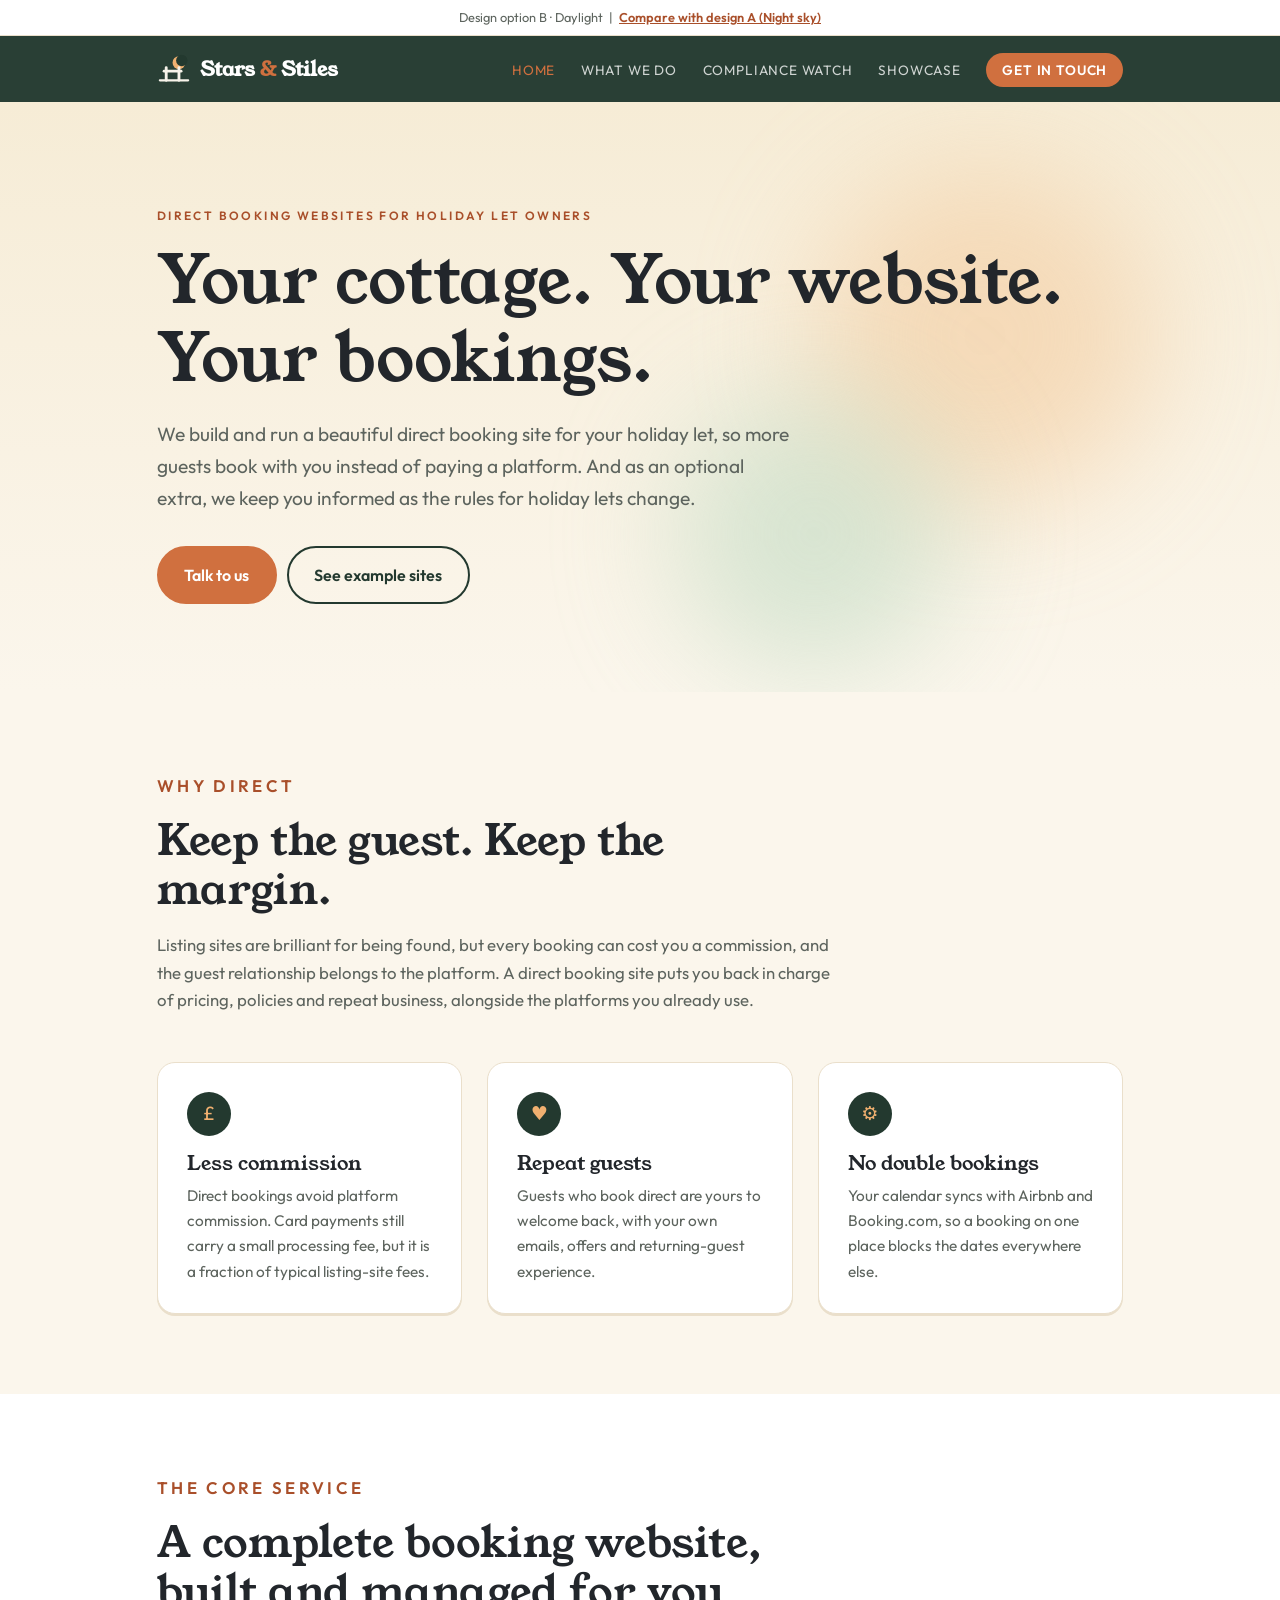
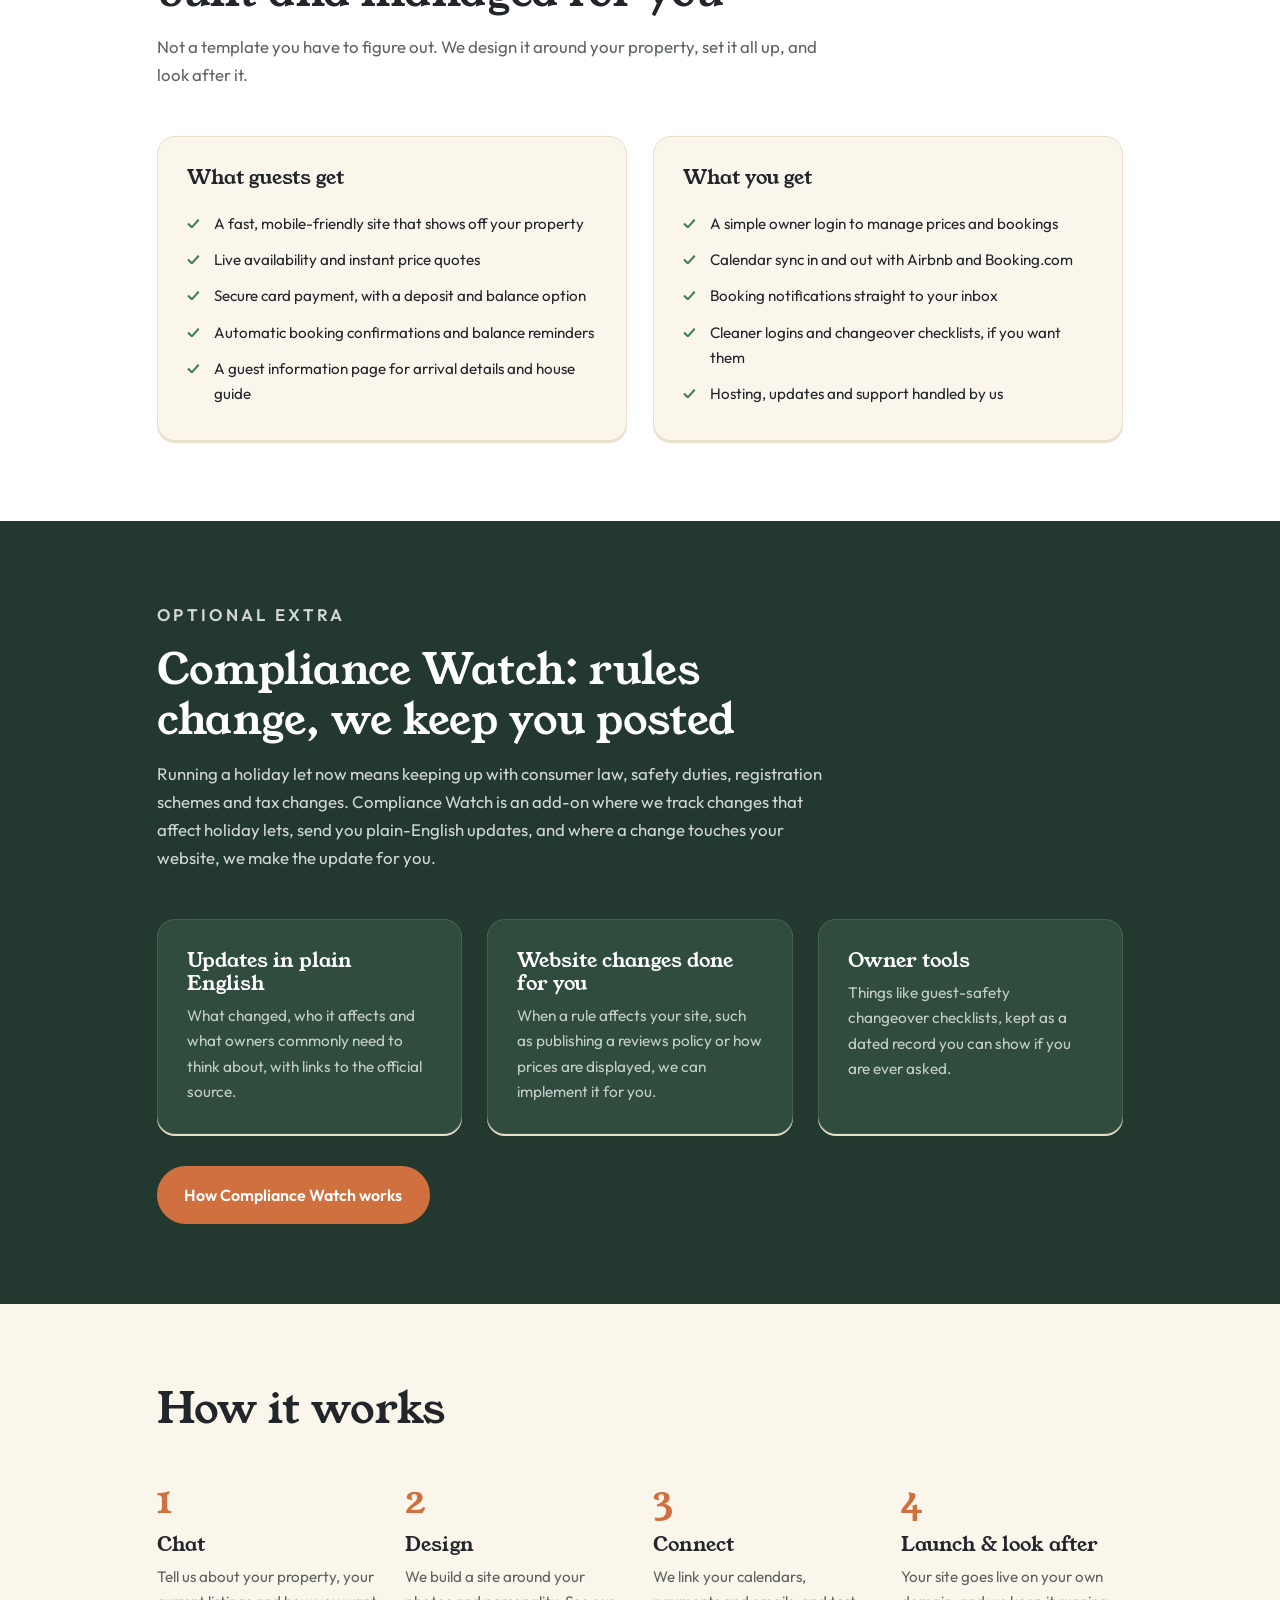
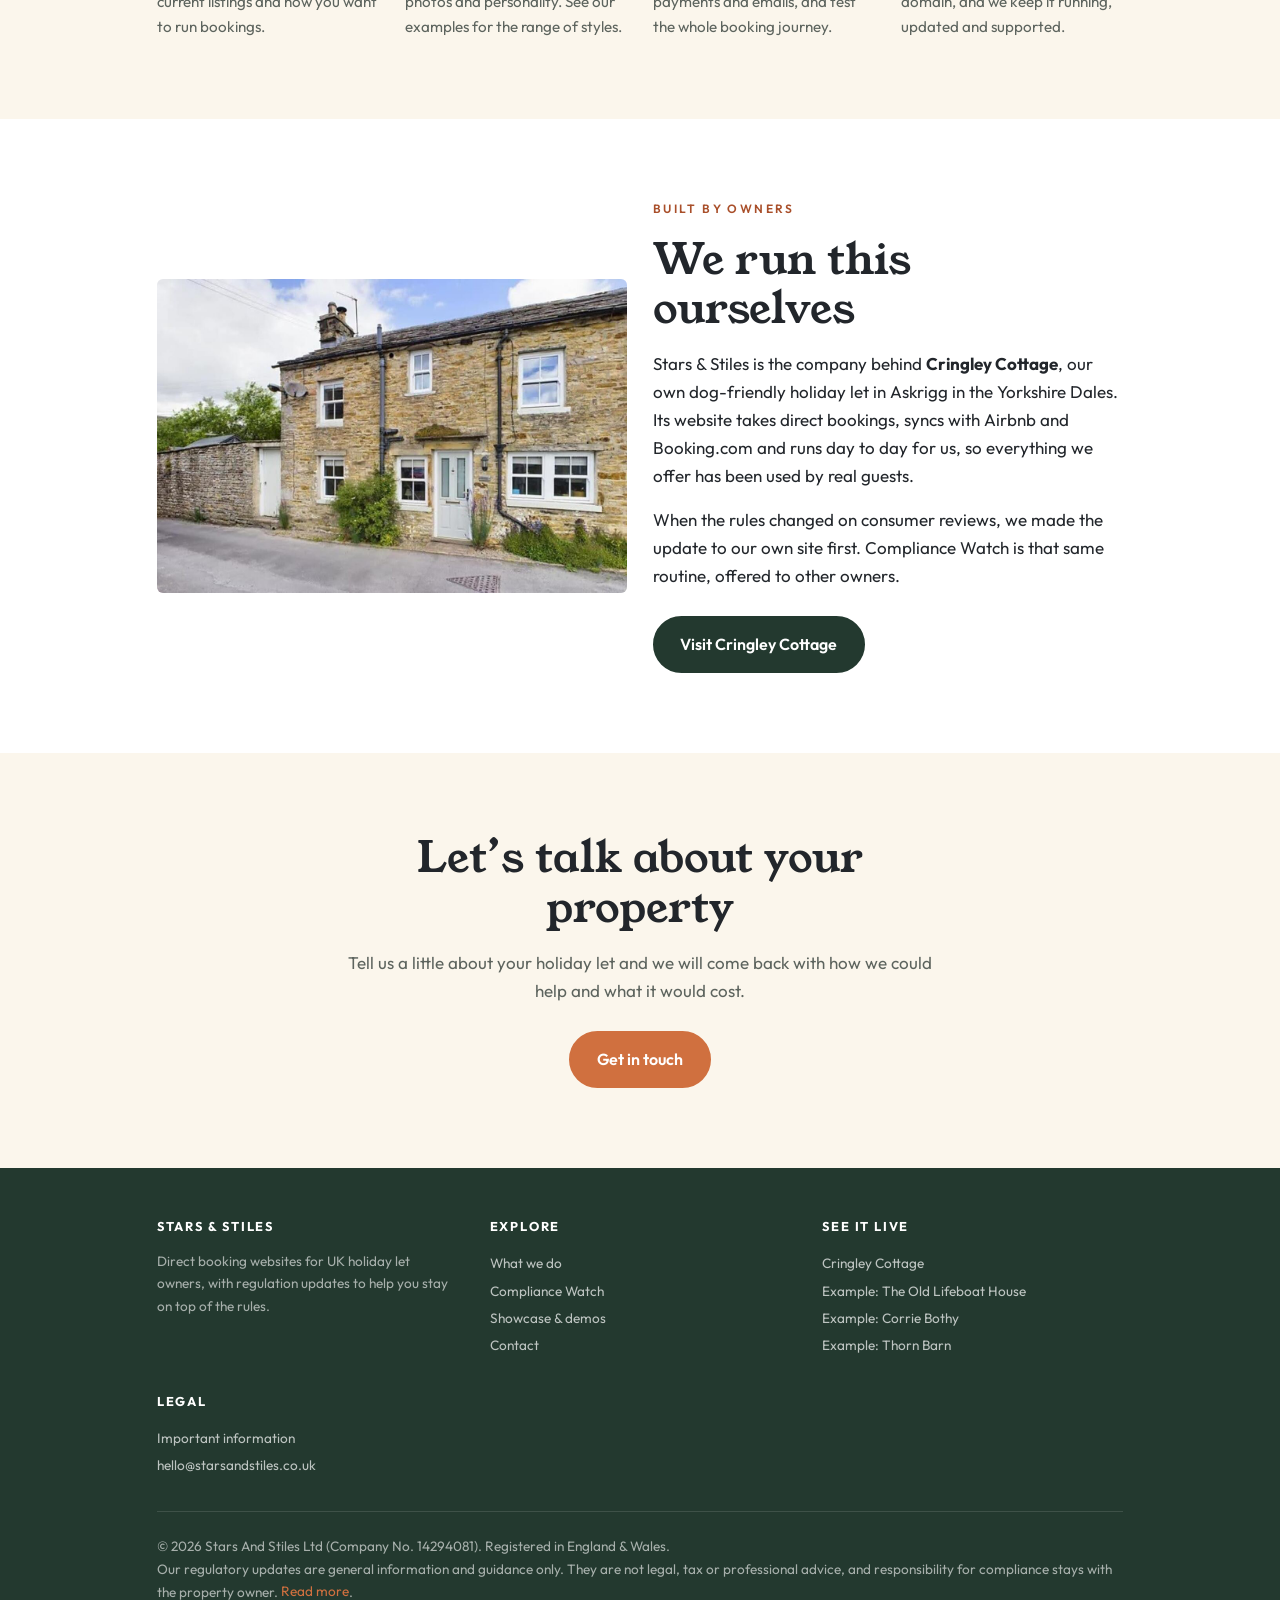
==== v2/index.html @ 34a41b5d "New moon-and-stile logo, animations, Daylight design option at /v2, photos on demo sites Co-Authored" ====
<!DOCTYPE html>
<html lang="en-GB">
<head>
<meta charset="UTF-8">
<meta name="viewport" content="width=device-width, initial-scale=1.0">
<title>Stars & Stiles | Direct booking websites for holiday let owners</title>
<meta name="description" content="We build and manage direct booking websites for UK holiday let owners, and keep you informed of changing regulations. Built by holiday let owners.">
<link rel="canonical" href="https://starsandstiles.co.uk/v2/">
<meta name="theme-color" content="#f6f1e7">
<meta name="robots" content="noindex">
<meta property="og:title" content="Stars & Stiles | Direct booking websites for holiday let owners">
<meta property="og:description" content="We build and manage direct booking websites for UK holiday let owners, and keep you informed of changing regulations. Built by holiday let owners.">
<meta property="og:type" content="website">
<meta property="og:url" content="https://starsandstiles.co.uk/">
<meta property="og:image" content="https://starsandstiles.co.uk/assets/cringley-413188738.jpg">
<link rel="icon" href="../assets/favicon.svg" type="image/svg+xml">
<link rel="preconnect" href="https://fonts.googleapis.com">
<link rel="preconnect" href="https://fonts.gstatic.com" crossorigin>
<link href="https://fonts.googleapis.com/css2?family=Fraunces:opsz,wght@9..144,500;9..144,600&family=Inter:wght@400;500;600&display=swap" rel="stylesheet">
<link rel="stylesheet" href="../style.css">
<link rel="stylesheet" href="../style-v2.css">
<script src="../motion.js" defer></script>
</head>
<body class="v2">
<div class="ab-banner">Design option B &middot; Daylight &nbsp;|&nbsp; <a href="../">Compare with design A (Night sky)</a></div>
<nav class="site"><div class="wrap">
<a class="logo" href="index.html"><svg class="mark" viewBox="0 0 48 48" width="34" height="34" aria-hidden="true"><circle class="moon" cx="31" cy="15" r="9" fill="#d9a441"/><circle cx="35" cy="12" r="8" fill="#141c2e" class="bite"/><path d="M4 40h40" stroke="#f7f3ea" stroke-width="3" stroke-linecap="round"/><path d="M13 40V22M31 40V22" stroke="#f7f3ea" stroke-width="4" stroke-linecap="round"/><path d="M10 27h24" stroke="#f7f3ea" stroke-width="4" stroke-linecap="round"/><path d="M13 40h18" stroke="#d9a441" stroke-width="3" stroke-linecap="round" opacity="0"/></svg><b>Stars <span>&amp;</span> Stiles</b></a>
<button class="menu-btn" aria-label="Menu" onclick="document.getElementById('m').classList.toggle('open')">Menu</button>
<ul id="m"><li><a href="index.html" aria-current="page">Home</a></li><li><a href="services.html">What we do</a></li><li><a href="compliance.html">Compliance Watch</a></li><li><a href="showcase.html">Showcase</a></li><li><a class="cta" href="contact.html">Get in touch</a></li></ul>
</div></nav>

<header class="hero"><span class="shoot"></span><span class="shoot s2"></span><div class="wrap">
<p class="eyebrow">Direct booking websites for holiday let owners</p>
<h1>Your cottage. Your website.<br>Your bookings.</h1>
<p class="lead">We build and run a beautiful direct booking site for your holiday let, so more guests book with you instead of paying a platform. And as an optional extra, we keep you informed as the rules for holiday lets change.</p>
<a class="btn" href="contact.html">Talk to us</a><a class="btn ghost" href="showcase.html">See example sites</a>
</div></header>

<section class="block"><div class="wrap">
<div class="section-head"><p class="eyebrow" style="color:var(--gold-dark)">Why direct</p>
<h2>Keep the guest. Keep the margin.</h2>
<p>Listing sites are brilliant for being found, but every booking can cost you a commission, and the guest relationship belongs to the platform. A direct booking site puts you back in charge of pricing, policies and repeat business, alongside the platforms you already use.</p></div>
<div class="grid g3">
<div class="card"><div class="icon">£</div><h3>Less commission</h3><p>Direct bookings avoid platform commission. Card payments still carry a small processing fee, but it is a fraction of typical listing-site fees.</p></div>
<div class="card"><div class="icon">♥</div><h3>Repeat guests</h3><p>Guests who book direct are yours to welcome back, with your own emails, offers and returning-guest experience.</p></div>
<div class="card"><div class="icon">⚙</div><h3>No double bookings</h3><p>Your calendar syncs with Airbnb and Booking.com, so a booking on one place blocks the dates everywhere else.</p></div>
</div></div></section>

<section class="block alt"><div class="wrap">
<div class="section-head"><p class="eyebrow" style="color:var(--gold-dark)">The core service</p>
<h2>A complete booking website, built and managed for you</h2>
<p>Not a template you have to figure out. We design it around your property, set it all up, and look after it.</p></div>
<div class="grid g2">
<div class="card"><h3>What guests get</h3><ul class="ticks">
<li>A fast, mobile-friendly site that shows off your property</li>
<li>Live availability and instant price quotes</li>
<li>Secure card payment, with a deposit and balance option</li>
<li>Automatic booking confirmations and balance reminders</li>
<li>A guest information page for arrival details and house guide</li></ul></div>
<div class="card"><h3>What you get</h3><ul class="ticks">
<li>A simple owner login to manage prices and bookings</li>
<li>Calendar sync in and out with Airbnb and Booking.com</li>
<li>Booking notifications straight to your inbox</li>
<li>Cleaner logins and changeover checklists, if you want them</li>
<li>Hosting, updates and support handled by us</li></ul></div>
</div></div></section>

<section class="block dark"><div class="wrap">
<div class="section-head"><p class="eyebrow">Optional extra</p>
<h2>Compliance Watch: rules change, we keep you posted</h2>
<p>Running a holiday let now means keeping up with consumer law, safety duties, registration schemes and tax changes. Compliance Watch is an add-on where we track changes that affect holiday lets, send you plain-English updates, and where a change touches your website, we make the update for you.</p></div>
<div class="grid g3">
<div class="card"><h3>Updates in plain English</h3><p>What changed, who it affects and what owners commonly need to think about, with links to the official source.</p></div>
<div class="card"><h3>Website changes done for you</h3><p>When a rule affects your site, such as publishing a reviews policy or how prices are displayed, we can implement it for you.</p></div>
<div class="card"><h3>Owner tools</h3><p>Things like guest-safety changeover checklists, kept as a dated record you can show if you are ever asked.</p></div>
</div>
<p style="margin-top:2rem"><a class="btn" href="compliance.html">How Compliance Watch works</a></p>
</div></section>

<section class="block"><div class="wrap">
<div class="section-head"><h2>How it works</h2></div>
<div class="steps">
<div class="step"><h3>Chat</h3><p>Tell us about your property, your current listings and how you want to run bookings.</p></div>
<div class="step"><h3>Design</h3><p>We build a site around your photos and personality. See our examples for the range of styles.</p></div>
<div class="step"><h3>Connect</h3><p>We link your calendars, payments and emails, and test the whole booking journey.</p></div>
<div class="step"><h3>Launch &amp; look after</h3><p>Your site goes live on your own domain, and we keep it running, updated and supported.</p></div>
</div></div></section>

<section class="block alt"><div class="wrap">
<div class="grid g2" style="align-items:center">
<div style="border-radius:6px;overflow:hidden"><img src="../assets/cringley-413188738.jpg" alt="Cringley Cottage in Askrigg, Yorkshire Dales" loading="lazy"></div>
<div><p class="eyebrow" style="color:var(--gold-dark)">Built by owners</p>
<h2>We run this ourselves</h2>
<p style="margin-bottom:1rem">Stars &amp; Stiles is the company behind <strong>Cringley Cottage</strong>, our own dog-friendly holiday let in Askrigg in the Yorkshire Dales. Its website takes direct bookings, syncs with Airbnb and Booking.com and runs day to day for us, so everything we offer has been used by real guests.</p>
<p style="margin-bottom:1.6rem">When the rules changed on consumer reviews, we made the update to our own site first. Compliance Watch is that same routine, offered to other owners.</p>
<a class="btn dark" href="https://www.cringleycottage.com" target="_blank" rel="noopener">Visit Cringley Cottage</a></div>
</div></div></section>

<section class="block"><div class="wrap narrow" style="text-align:center">
<h2>Let&rsquo;s talk about your property</h2>
<p style="color:var(--muted);margin-bottom:1.6rem">Tell us a little about your holiday let and we will come back with how we could help and what it would cost.</p>
<a class="btn" href="contact.html">Get in touch</a></div></section>
<footer class="site"><div class="wrap">
<div class="cols">
<div><h4>Stars &amp; Stiles</h4><p>Direct booking websites for UK holiday let owners, with regulation updates to help you stay on top of the rules.</p></div>
<div><h4>Explore</h4><a href="services.html">What we do</a><a href="compliance.html">Compliance Watch</a><a href="showcase.html">Showcase &amp; demos</a><a href="contact.html">Contact</a></div>
<div><h4>See it live</h4><a href="https://www.cringleycottage.com" target="_blank" rel="noopener">Cringley Cottage</a><a href="../demos/seaside/">Example: The Old Lifeboat House</a><a href="../demos/highland/">Example: Corrie Bothy</a><a href="../demos/barn/">Example: Thorn Barn</a></div>
<div><h4>Legal</h4><a href="disclaimer.html">Important information</a><a href="mailto:hello@starsandstiles.co.uk">hello@starsandstiles.co.uk</a></div>
</div>
<div class="fine">&copy; 2026 Stars And Stiles Ltd (Company No. 14294081). Registered in England &amp; Wales.<br>
Our regulatory updates are general information and guidance only. They are not legal, tax or professional advice, and responsibility for compliance stays with the property owner. <a href="disclaimer.html" style="display:inline;color:var(--gold)">Read more</a>.</div>
</div></footer>
</body></html>
---- style.css ----
*,*::before,*::after{box-sizing:border-box;margin:0;padding:0}
:root{
  --night:#141c2e;--night-2:#1e2a44;--gold:#d9a441;--gold-dark:#a87a1f;
  --cream:#f7f3ea;--stone:#e4ddcc;--ink:#1d222c;--muted:#5f6675;--white:#fff;--green:#4d7a5a;
}
html{scroll-behavior:smooth}
body{font-family:'Inter',system-ui,sans-serif;background:var(--cream);color:var(--ink);line-height:1.65;font-size:16px}
img{max-width:100%;display:block}
a{color:var(--gold-dark)}
h1,h2,h3{font-family:'Fraunces',Georgia,serif;font-weight:600;line-height:1.15;letter-spacing:-.01em}
h1{font-size:clamp(2.4rem,6vw,4.2rem)}
h2{font-size:clamp(1.8rem,4vw,2.7rem);margin-bottom:1rem}
h3{font-size:1.25rem;margin-bottom:.5rem}
.wrap{max-width:1120px;margin:0 auto;padding:0 6%}
.narrow{max-width:760px}

nav.site{position:sticky;top:0;z-index:50;background:rgba(20,28,46,.96);backdrop-filter:blur(8px)}
nav.site .wrap{display:flex;align-items:center;justify-content:space-between;padding-top:1rem;padding-bottom:1rem;gap:1rem}
.logo{font-family:'Fraunces',serif;font-weight:600;font-size:1.25rem;color:#fff;text-decoration:none;display:flex;align-items:center;gap:.5rem}
.logo span{color:var(--gold)}
nav.site ul{display:flex;gap:1.6rem;list-style:none;align-items:center}
nav.site ul a{color:rgba(255,255,255,.78);text-decoration:none;font-size:.85rem;letter-spacing:.06em;text-transform:uppercase}
nav.site ul a:hover,nav.site ul a[aria-current]{color:var(--gold)}
nav.site .cta{background:var(--gold);color:var(--night)!important;padding:.5rem 1rem;border-radius:3px;font-weight:600}
.menu-btn{display:none;background:none;border:1px solid rgba(255,255,255,.3);color:#fff;padding:.4rem .7rem;border-radius:3px;font-size:.9rem;cursor:pointer}
@media(max-width:820px){
  .menu-btn{display:block}
  nav.site ul{display:none;position:absolute;top:100%;left:0;right:0;background:var(--night);flex-direction:column;padding:1.2rem 6% 1.6rem;gap:1.1rem;align-items:flex-start}
  nav.site ul.open{display:flex}
}

.hero{background:radial-gradient(ellipse at 80% 0,#2c3d66 0,var(--night) 60%);color:#fff;padding:6rem 0 5rem;position:relative;overflow:hidden}
.hero::before{content:"";position:absolute;inset:0;background-image:radial-gradient(#fff 1px,transparent 1.5px),radial-gradient(#d9a441 1px,transparent 1.5px);background-size:120px 120px,190px 190px;background-position:0 0,60px 80px;opacity:.28}
.hero .wrap{position:relative}
.eyebrow{font-size:.75rem;letter-spacing:.2em;text-transform:uppercase;color:var(--gold);font-weight:600;margin-bottom:1rem}
.hero p.lead{font-size:1.2rem;color:rgba(255,255,255,.82);max-width:640px;margin:1.4rem 0 2rem}
.btn{display:inline-block;background:var(--gold);color:var(--night);padding:.85rem 1.6rem;border-radius:3px;font-weight:600;text-decoration:none;border:2px solid var(--gold);cursor:pointer;font-size:1rem;font-family:inherit}
.btn:hover{background:#e8b859}
.btn.ghost{background:transparent;color:#fff;border-color:rgba(255,255,255,.5);margin-left:.6rem}
.btn.ghost:hover{border-color:var(--gold);color:var(--gold)}
.btn.dark{background:var(--night);color:#fff;border-color:var(--night)}
.btn.dark:hover{background:var(--night-2)}

section.block{padding:5rem 0}
section.block.alt{background:var(--white)}
section.block.dark{background:var(--night);color:#fff}
section.block.dark p{color:rgba(255,255,255,.8)}
.section-head{max-width:680px;margin-bottom:3rem}
.section-head p{color:var(--muted);font-size:1.05rem}
.grid{display:grid;gap:1.6rem}
.g2{grid-template-columns:repeat(auto-fit,minmax(300px,1fr))}
.g3{grid-template-columns:repeat(auto-fit,minmax(250px,1fr))}
.card{background:var(--white);border:1px solid var(--stone);border-radius:6px;padding:1.8rem}
section.block.alt .card{background:var(--cream)}
section.block.dark .card{background:var(--night-2);border-color:rgba(255,255,255,.1)}
.card p{color:var(--muted);font-size:.96rem}
section.block.dark .card p{color:rgba(255,255,255,.72)}
.icon{width:44px;height:44px;border-radius:50%;background:var(--night);color:var(--gold);display:flex;align-items:center;justify-content:center;font-size:1.2rem;margin-bottom:1rem}
.tag{display:inline-block;font-size:.7rem;letter-spacing:.12em;text-transform:uppercase;padding:.2rem .6rem;border-radius:20px;background:rgba(217,164,65,.18);color:var(--gold-dark);font-weight:600;margin-bottom:.8rem}
.tag.green{background:rgba(77,122,90,.16);color:var(--green)}
ul.ticks{list-style:none;margin-top:1rem}
ul.ticks li{padding:.35rem 0 .35rem 1.7rem;position:relative;font-size:.95rem}
ul.ticks li::before{content:"✓";position:absolute;left:0;color:var(--green);font-weight:700}
section.block.dark ul.ticks li::before{color:var(--gold)}

.steps{counter-reset:s;display:grid;gap:1.6rem;grid-template-columns:repeat(auto-fit,minmax(220px,1fr))}
.step{counter-increment:s;position:relative;padding-top:3.2rem}
.step::before{content:counter(s);position:absolute;top:0;left:0;font-family:'Fraunces',serif;font-size:2.4rem;color:var(--gold);line-height:1}
.step p{color:var(--muted);font-size:.95rem}

.showcase{display:grid;gap:1.6rem;grid-template-columns:repeat(auto-fit,minmax(300px,1fr))}
.show{background:var(--white);border:1px solid var(--stone);border-radius:6px;overflow:hidden;display:flex;flex-direction:column;text-decoration:none;color:inherit;transition:transform .2s,box-shadow .2s}
.show:hover{transform:translateY(-4px);box-shadow:0 12px 30px rgba(20,28,46,.14)}
.show .thumb{aspect-ratio:16/10;background-size:cover;background-position:center;position:relative}
.show .body{padding:1.4rem 1.5rem 1.6rem;display:flex;flex-direction:column;gap:.4rem;flex:1}
.show .body p{color:var(--muted);font-size:.93rem}
.show .more{margin-top:auto;padding-top:.8rem;font-weight:600;color:var(--gold-dark);font-size:.9rem}
.live{position:absolute;top:.8rem;left:.8rem;background:var(--green);color:#fff;font-size:.7rem;letter-spacing:.12em;text-transform:uppercase;padding:.25rem .6rem;border-radius:20px;font-weight:600}
.live.ex{background:var(--night)}

.notice{border-left:4px solid var(--gold);background:var(--white);padding:1.2rem 1.5rem;border-radius:0 6px 6px 0;font-size:.93rem;color:var(--muted)}
.notice strong{color:var(--ink)}

table.cmp{width:100%;border-collapse:collapse;background:var(--white);border:1px solid var(--stone);border-radius:6px;overflow:hidden;font-size:.94rem}
table.cmp th,table.cmp td{padding:.9rem 1rem;text-align:left;border-bottom:1px solid var(--stone);vertical-align:top}
table.cmp th{background:var(--night);color:#fff;font-weight:600}
table.cmp td:first-child{font-weight:600;width:34%}
.tablewrap{overflow-x:auto}

.timeline{border-left:2px solid var(--stone);padding-left:1.6rem;display:grid;gap:1.6rem;margin-left:.4rem}
.tl{position:relative}
.tl::before{content:"";position:absolute;left:-2.05rem;top:.4rem;width:14px;height:14px;border-radius:50%;background:var(--gold);border:3px solid var(--cream)}
.tl time{font-size:.78rem;letter-spacing:.1em;text-transform:uppercase;color:var(--muted);font-weight:600}
.tl p{color:var(--muted);font-size:.94rem;margin-top:.2rem}

form.contact{display:grid;gap:1rem}
form.contact label{font-size:.85rem;font-weight:600;display:block;margin-bottom:.3rem}
form.contact input,form.contact select,form.contact textarea{width:100%;padding:.8rem 1rem;border:1px solid var(--stone);border-radius:3px;font:inherit;background:var(--white)}
form.contact textarea{min-height:130px;resize:vertical}

footer.site{background:var(--night);color:rgba(255,255,255,.6);padding:3rem 0 2rem;font-size:.85rem}
footer.site .cols{display:grid;gap:2rem;grid-template-columns:repeat(auto-fit,minmax(220px,1fr));margin-bottom:2rem}
footer.site h4{color:#fff;font-size:.8rem;letter-spacing:.14em;text-transform:uppercase;margin-bottom:.8rem}
footer.site a{color:rgba(255,255,255,.7);text-decoration:none;display:block;padding:.15rem 0}
footer.site a:hover{color:var(--gold)}
footer.site .fine{border-top:1px solid rgba(255,255,255,.12);padding-top:1.4rem;line-height:1.7}

/* ---------- logo ---------- */
.logo{gap:.6rem}
.logo b{font-weight:600}
.logo .mark .moon{transform-origin:31px 15px;animation:moonGlow 5s ease-in-out infinite}
@keyframes moonGlow{0%,100%{filter:drop-shadow(0 0 0 rgba(217,164,65,0))}50%{filter:drop-shadow(0 0 5px rgba(217,164,65,.9))}}

/* ---------- hero animation ---------- */
.hero::before{animation:twinkle 4.5s ease-in-out infinite alternate}
.hero::after{content:"";position:absolute;inset:0;background-image:radial-gradient(#fff 1.2px,transparent 1.8px),radial-gradient(#fff 1px,transparent 1.5px);background-size:210px 210px,140px 140px;background-position:40px 30px,100px 90px;opacity:.2;animation:twinkle 3.2s ease-in-out infinite alternate-reverse;pointer-events:none}
@keyframes twinkle{from{opacity:.08}to{opacity:.45}}
.hero .wrap>*{animation:rise .9s cubic-bezier(.2,.7,.2,1) both}
.hero .wrap>*:nth-child(2){animation-delay:.12s}.hero .wrap>*:nth-child(3){animation-delay:.24s}.hero .wrap>*:nth-child(4){animation-delay:.36s}
@keyframes rise{from{opacity:0;transform:translateY(24px)}to{opacity:1;transform:none}}
.shoot{position:absolute;top:14%;left:-10%;width:120px;height:2px;background:linear-gradient(90deg,transparent,#fff);transform:rotate(22deg);opacity:0;animation:shoot 9s linear infinite;z-index:1}
.shoot.s2{top:38%;left:30%;animation-delay:5s;animation-duration:12s;width:90px}
@keyframes shoot{0%{opacity:0;transform:translate(0,0) rotate(22deg)}3%{opacity:1}12%{opacity:0;transform:translate(520px,210px) rotate(22deg)}100%{opacity:0}}

/* ---------- scroll reveal (added by motion.js) ---------- */
.js .reveal{opacity:0;transform:translateY(28px);transition:opacity .7s ease,transform .7s cubic-bezier(.2,.7,.2,1)}
.js .reveal.in{opacity:1;transform:none}
.card,.show,.btn{transition:transform .25s,box-shadow .25s,background .2s}
.card:hover{transform:translateY(-4px);box-shadow:0 14px 30px rgba(20,28,46,.12)}
.icon{transition:transform .35s}.card:hover .icon{transform:rotate(-8deg) scale(1.1)}
nav.site{transition:padding .25s,box-shadow .25s}
nav.site.scrolled{box-shadow:0 4px 18px rgba(0,0,0,.25)}
nav.site.scrolled .wrap{padding-top:.6rem;padding-bottom:.6rem}
.step::before{transition:transform .4s}.step:hover::before{transform:scale(1.15) translateX(4px)}

@media (prefers-reduced-motion:reduce){
  *,*::before,*::after{animation:none!important;transition:none!important}
  .js .reveal{opacity:1;transform:none}
}
---- style-v2.css ----
/* Design B: "Daylight". Same content and structure as design A, a lighter, friendlier look. */
@import url('https://fonts.googleapis.com/css2?family=Young+Serif&family=Outfit:wght@300;400;500;600&display=swap');
:root{
  --night:#23392f;--night-2:#2f4c3e;--gold:#d0703f;--gold-dark:#a94f2a;
  --cream:#fbf6ec;--stone:#eadfcb;--ink:#22262b;--muted:#5d645e;--green:#3f7a55;
}
body{font-family:'Outfit',system-ui,sans-serif;font-size:17px;background:var(--cream)}
h1,h2,h3{font-family:'Young Serif',Georgia,serif;font-weight:400;letter-spacing:0}
.logo{font-family:'Young Serif',serif;font-weight:400}
.logo .mark .bite{fill:#23392f}.logo .mark .moon{fill:#f0b070}
.ab-banner{background:#fff;border-bottom:1px solid var(--stone);text-align:center;font-size:.8rem;padding:.45rem 1rem;color:var(--muted)}
.ab-banner a{font-weight:600}
nav.site{background:rgba(35,57,47,.97)}
nav.site .cta{border-radius:30px;color:#fff!important}

.hero{isolation:isolate;background:linear-gradient(180deg,#f6ecd6 0,#fbf6ec 100%);color:var(--ink);padding:6.5rem 0 5.5rem}
.hero::before,.hero::after,.shoot{display:none}
.hero .wrap::before,.hero .wrap::after{content:"";position:absolute;border-radius:50%;filter:blur(60px);z-index:-1;opacity:.55;animation:drift 14s ease-in-out infinite alternate}
.hero .wrap::before{width:340px;height:340px;background:#f3c99a;right:4%;top:-40px}
.hero .wrap::after{width:280px;height:280px;background:#bcd9c1;right:22%;bottom:-70px;animation-delay:-6s}
@keyframes drift{from{transform:translate(0,0) scale(1)}to{transform:translate(-40px,30px) scale(1.15)}}
.hero p.lead{color:var(--muted)}
.eyebrow{color:var(--gold-dark)}
.hero .eyebrow{color:var(--gold-dark)}
.btn{border-radius:40px;background:var(--gold);border-color:var(--gold);color:#fff}
.btn:hover{background:var(--gold-dark);border-color:var(--gold-dark)}
.btn.ghost{color:var(--night);border-color:var(--night)}
.btn.ghost:hover{background:var(--night);color:#fff;border-color:var(--night)}
.btn.dark{background:var(--night);border-color:var(--night)}
.btn.dark:hover{background:var(--night-2)}
.card,.show,.notice,table.cmp{border-radius:18px}
.card{box-shadow:0 2px 0 var(--stone)}
.icon{background:var(--night);color:#f0b070}
section.block.alt{background:#fff}
section.block.alt .card{background:var(--cream)}
section.block.dark{background:var(--night)}
section.block.dark .card{background:var(--night-2)}
.tag{background:rgba(208,112,63,.14);color:var(--gold-dark)}
table.cmp th{background:var(--night)}
.step::before{color:var(--gold);font-family:'Young Serif',serif}
footer.site{background:var(--night)}
footer.site a:hover{color:#f0b070}
.timeline .tl::before{background:var(--gold)}
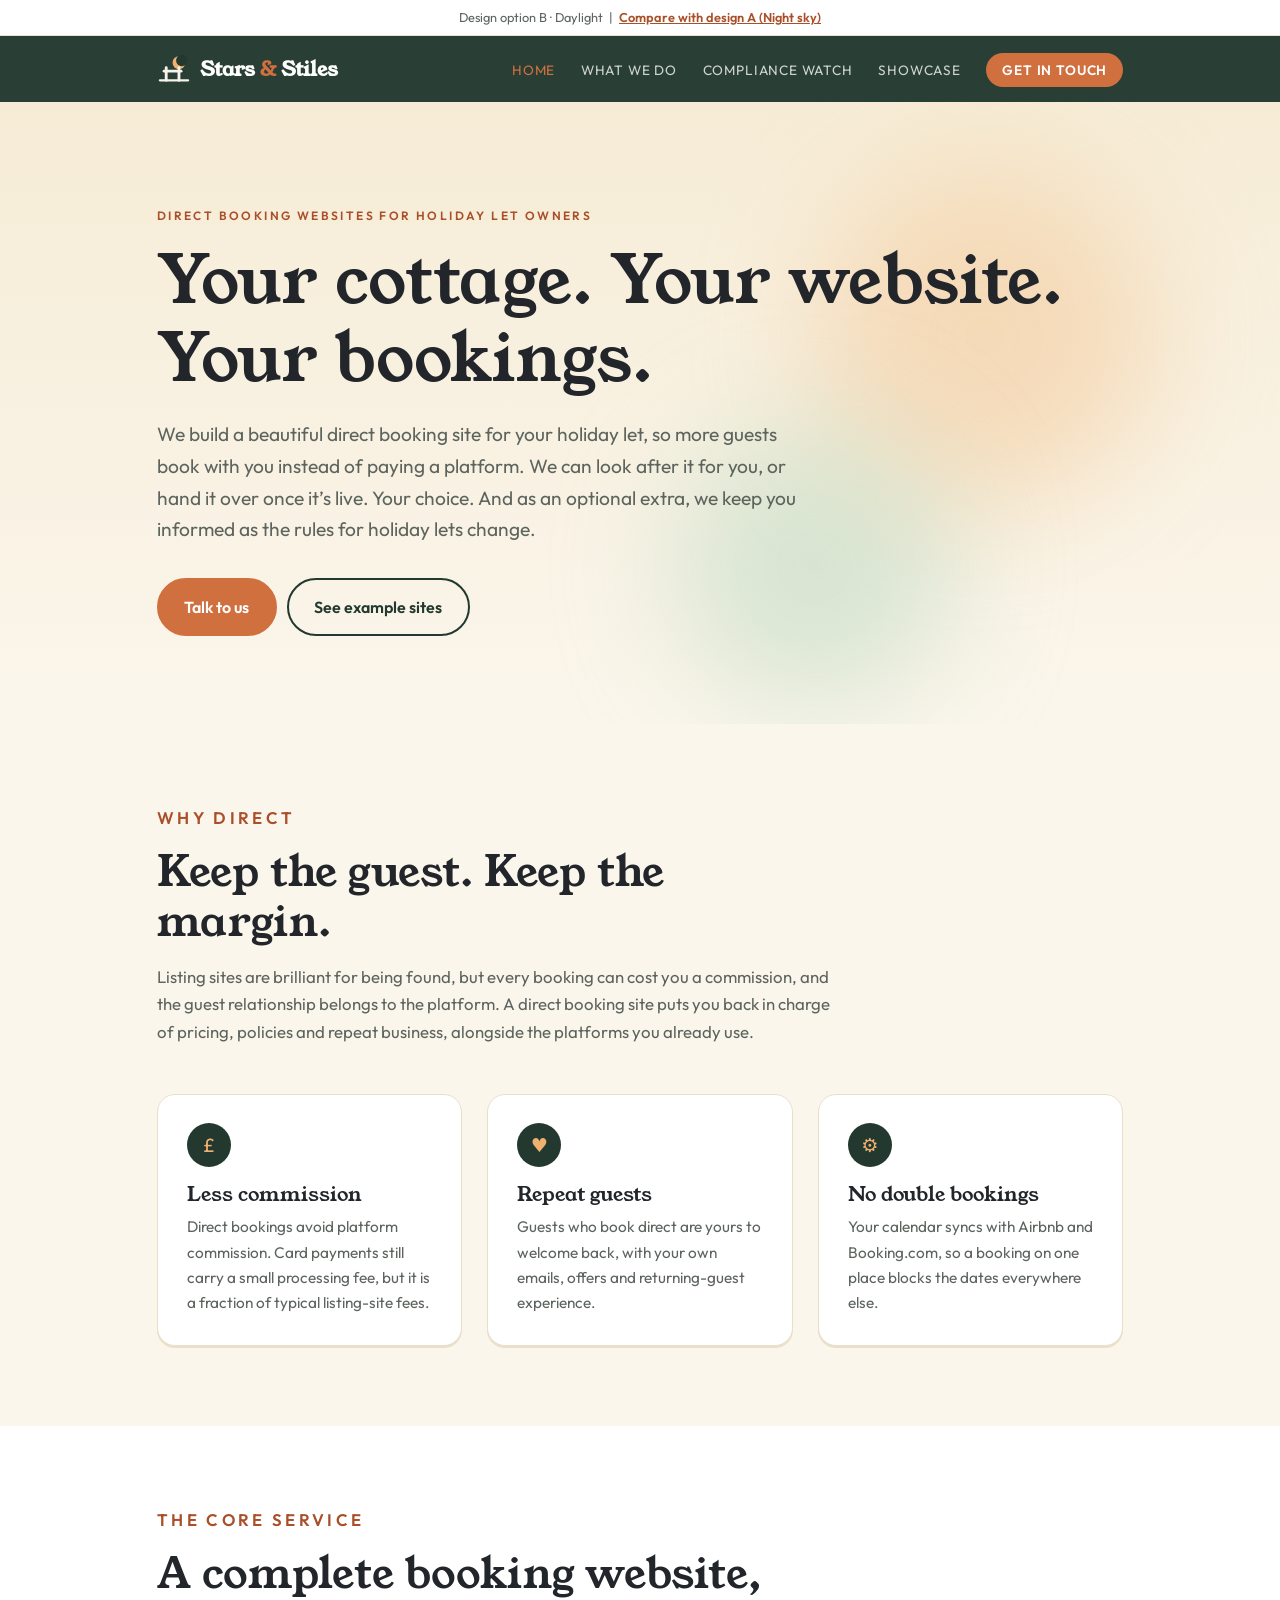
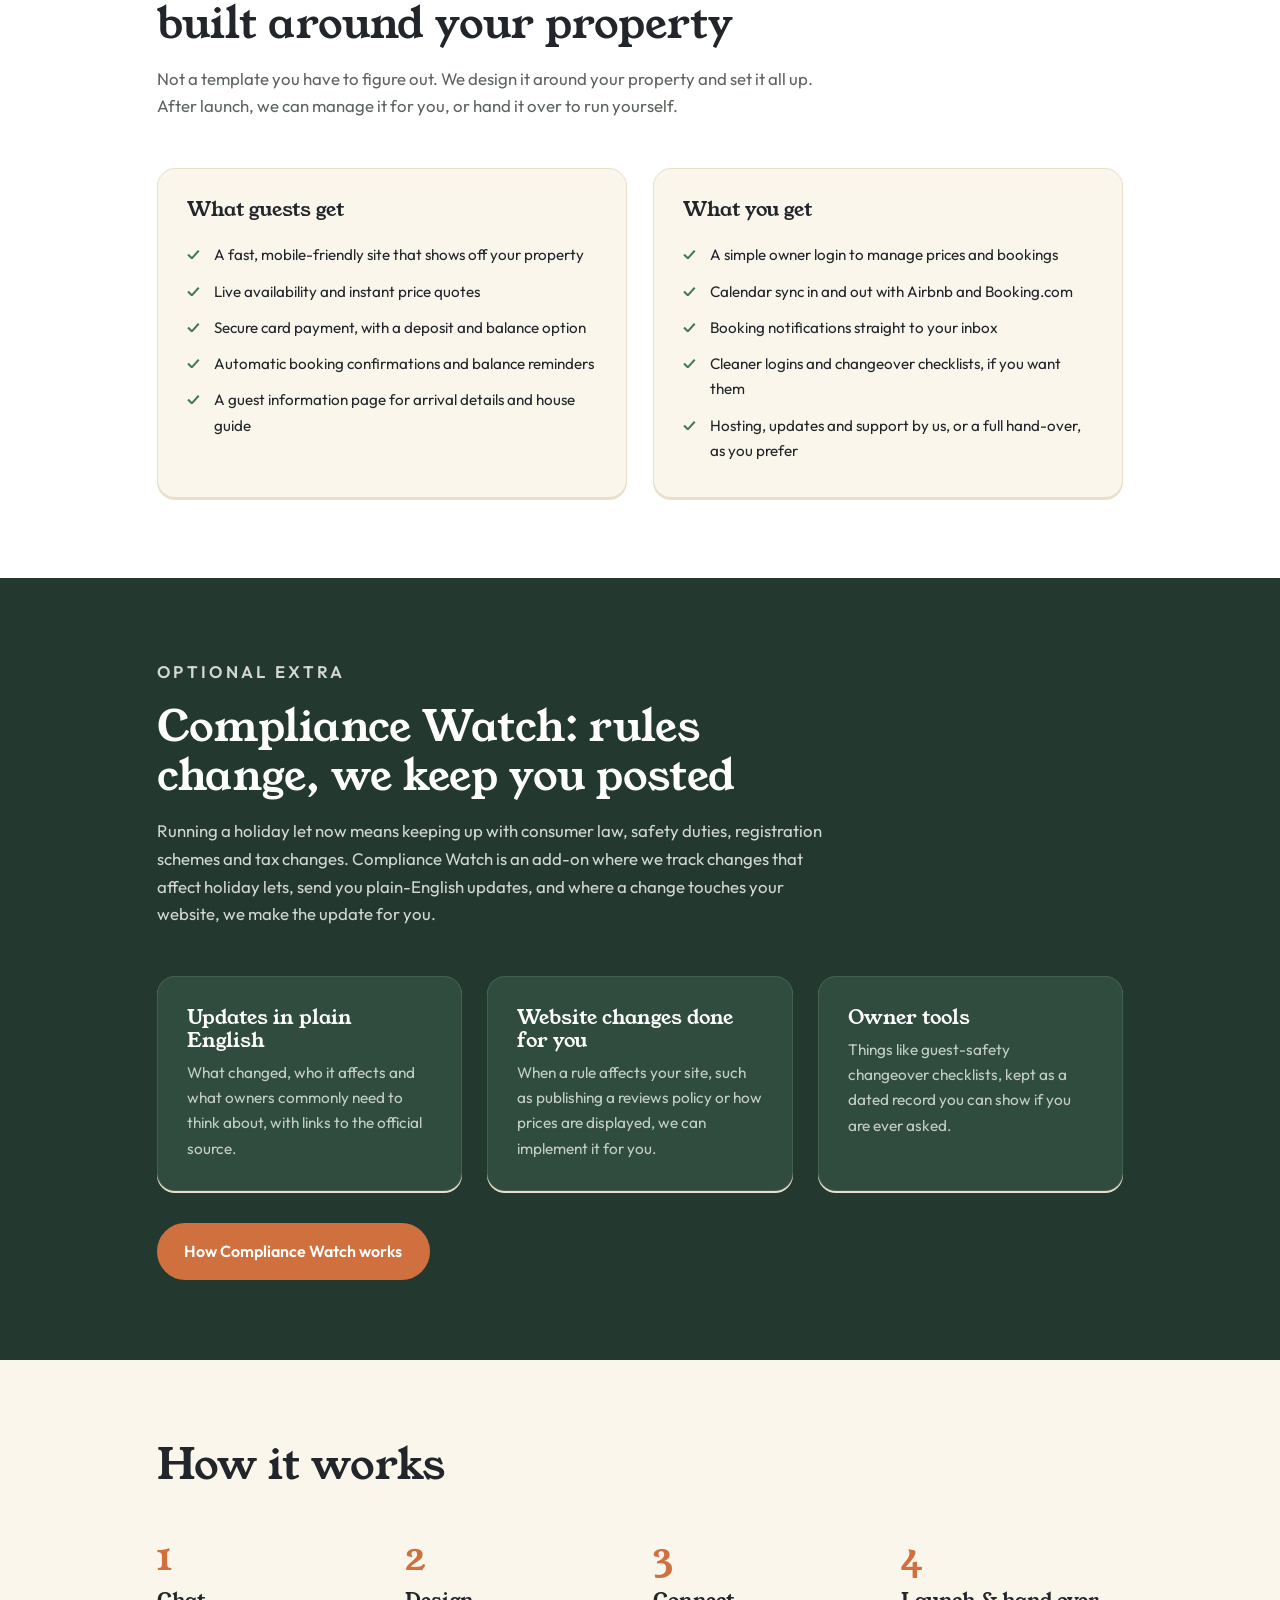
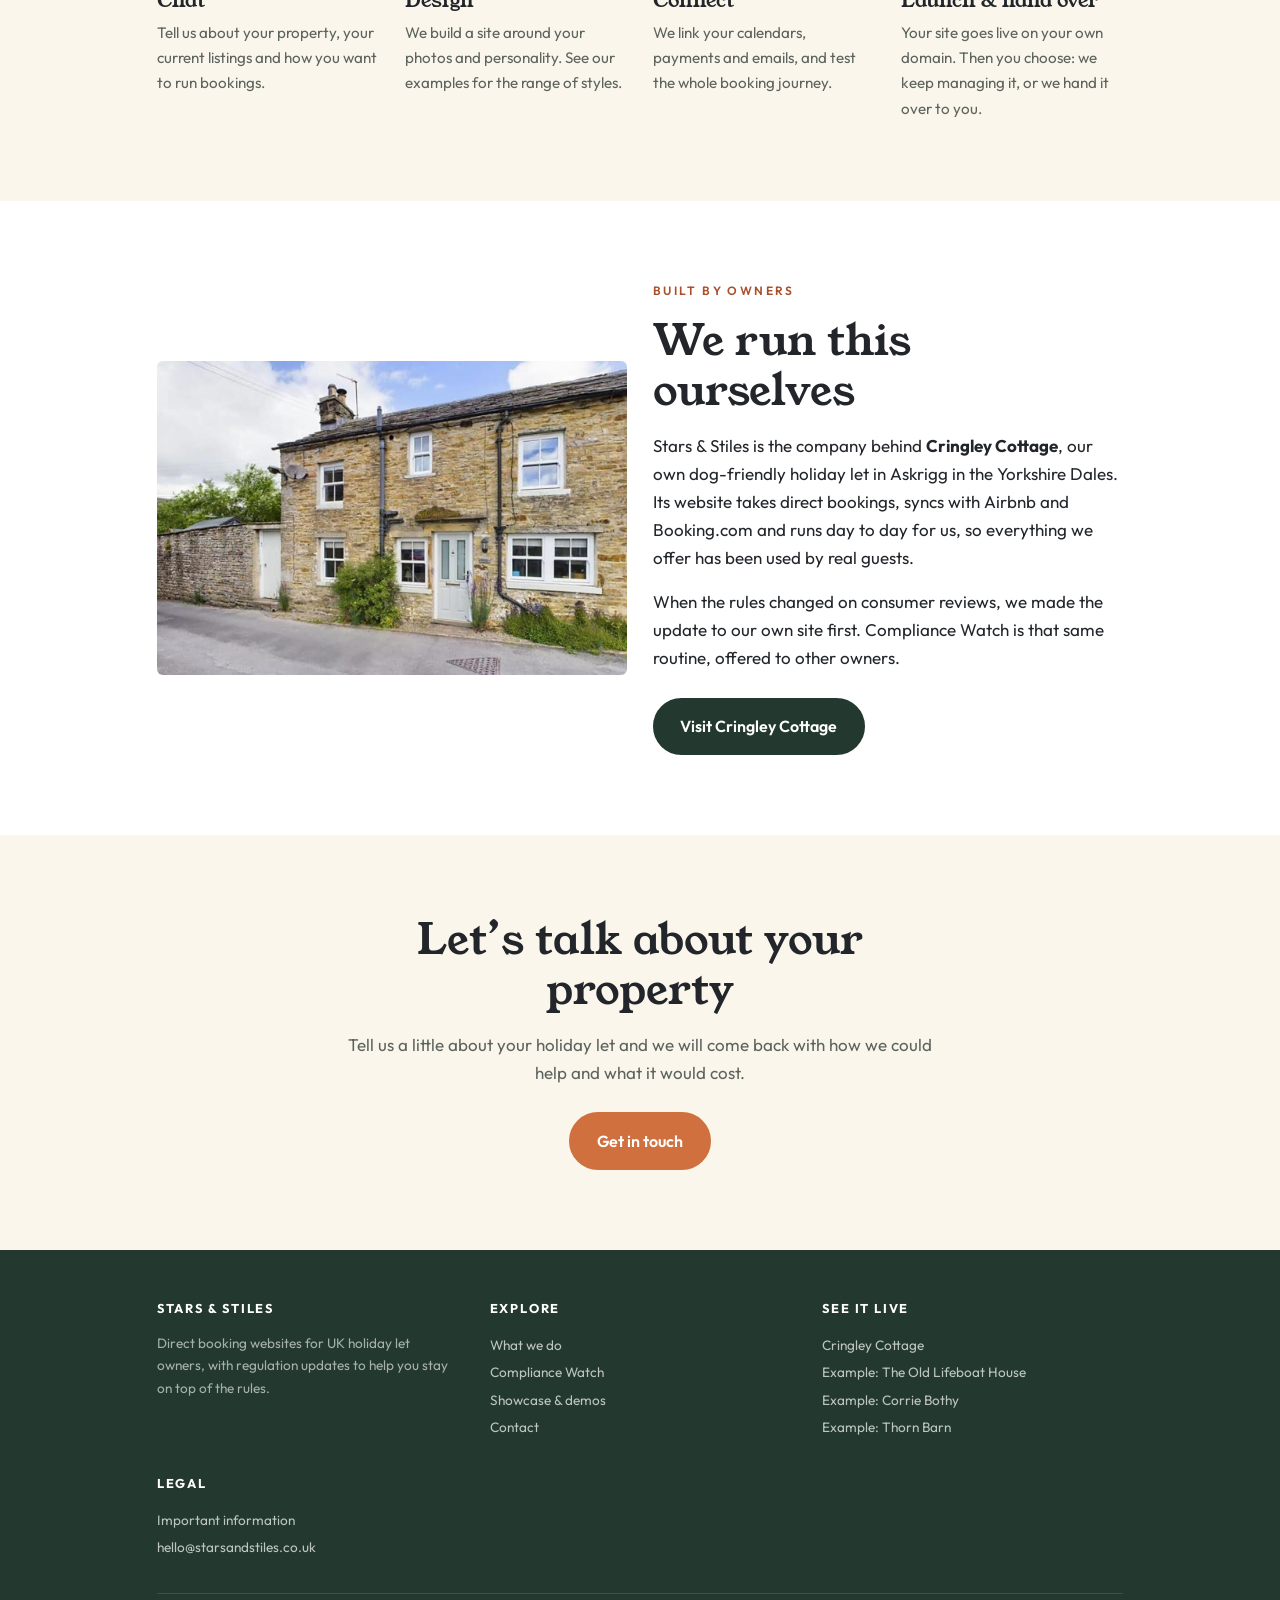
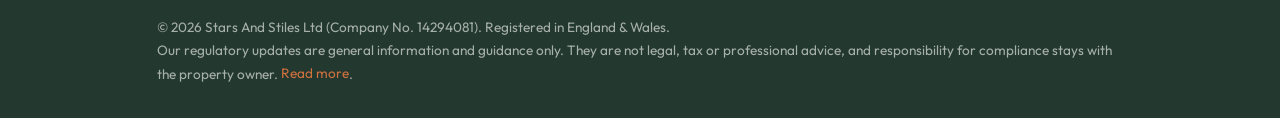
==== commit a2a9aaf2: "Showcase thumbnails use property photos; reword examples; offer manage-or-hand-over options Co-Autho" ====
--- a/v2/index.html
+++ b/v2/index.html
@@ -4,12 +4,12 @@
 <meta charset="UTF-8">
 <meta name="viewport" content="width=device-width, initial-scale=1.0">
 <title>Stars & Stiles | Direct booking websites for holiday let owners</title>
-<meta name="description" content="We build and manage direct booking websites for UK holiday let owners, and keep you informed of changing regulations. Built by holiday let owners.">
+<meta name="description" content="We build direct booking websites for UK holiday let owners, then manage them for you or hand them over, and keep you informed of changing regulations. Built by holiday let owners.">
 <link rel="canonical" href="https://starsandstiles.co.uk/v2/">
 <meta name="theme-color" content="#f6f1e7">
 <meta name="robots" content="noindex">
 <meta property="og:title" content="Stars & Stiles | Direct booking websites for holiday let owners">
-<meta property="og:description" content="We build and manage direct booking websites for UK holiday let owners, and keep you informed of changing regulations. Built by holiday let owners.">
+<meta property="og:description" content="We build direct booking websites for UK holiday let owners, then manage them for you or hand them over, and keep you informed of changing regulations. Built by holiday let owners.">
 <meta property="og:type" content="website">
 <meta property="og:url" content="https://starsandstiles.co.uk/">
 <meta property="og:image" content="https://starsandstiles.co.uk/assets/cringley-413188738.jpg">
@@ -32,7 +32,7 @@
 <header class="hero"><span class="shoot"></span><span class="shoot s2"></span><div class="wrap">
 <p class="eyebrow">Direct booking websites for holiday let owners</p>
 <h1>Your cottage. Your website.<br>Your bookings.</h1>
-<p class="lead">We build and run a beautiful direct booking site for your holiday let, so more guests book with you instead of paying a platform. And as an optional extra, we keep you informed as the rules for holiday lets change.</p>
+<p class="lead">We build a beautiful direct booking site for your holiday let, so more guests book with you instead of paying a platform. We can look after it for you, or hand it over once it&rsquo;s live. Your choice. And as an optional extra, we keep you informed as the rules for holiday lets change.</p>
 <a class="btn" href="contact.html">Talk to us</a><a class="btn ghost" href="showcase.html">See example sites</a>
 </div></header>
 
@@ -48,8 +48,8 @@
 
 <section class="block alt"><div class="wrap">
 <div class="section-head"><p class="eyebrow" style="color:var(--gold-dark)">The core service</p>
-<h2>A complete booking website, built and managed for you</h2>
-<p>Not a template you have to figure out. We design it around your property, set it all up, and look after it.</p></div>
+<h2>A complete booking website, built around your property</h2>
+<p>Not a template you have to figure out. We design it around your property and set it all up. After launch, we can manage it for you, or hand it over to run yourself.</p></div>
 <div class="grid g2">
 <div class="card"><h3>What guests get</h3><ul class="ticks">
 <li>A fast, mobile-friendly site that shows off your property</li>
@@ -62,7 +62,7 @@
 <li>Calendar sync in and out with Airbnb and Booking.com</li>
 <li>Booking notifications straight to your inbox</li>
 <li>Cleaner logins and changeover checklists, if you want them</li>
-<li>Hosting, updates and support handled by us</li></ul></div>
+<li>Hosting, updates and support by us, or a full hand-over, as you prefer</li></ul></div>
 </div></div></section>
 
 <section class="block dark"><div class="wrap">
@@ -83,7 +83,7 @@
 <div class="step"><h3>Chat</h3><p>Tell us about your property, your current listings and how you want to run bookings.</p></div>
 <div class="step"><h3>Design</h3><p>We build a site around your photos and personality. See our examples for the range of styles.</p></div>
 <div class="step"><h3>Connect</h3><p>We link your calendars, payments and emails, and test the whole booking journey.</p></div>
-<div class="step"><h3>Launch &amp; look after</h3><p>Your site goes live on your own domain, and we keep it running, updated and supported.</p></div>
+<div class="step"><h3>Launch &amp; hand over</h3><p>Your site goes live on your own domain. Then you choose: we keep managing it, or we hand it over to you.</p></div>
 </div></div></section>
 
 <section class="block alt"><div class="wrap">
--- a/style.css
+++ b/style.css
@@ -137,3 +137,9 @@
   *,*::before,*::after{animation:none!important;transition:none!important}
   .js .reveal{opacity:1;transform:none}
 }
+
+/* showcase thumbnails with photos */
+.show .thumb{overflow:hidden}
+.show .thumb img{position:absolute;inset:0;width:100%;height:100%;object-fit:cover;transition:transform .7s ease}
+.show:hover .thumb img{transform:scale(1.07)}
+.show .thumb .live{z-index:2}
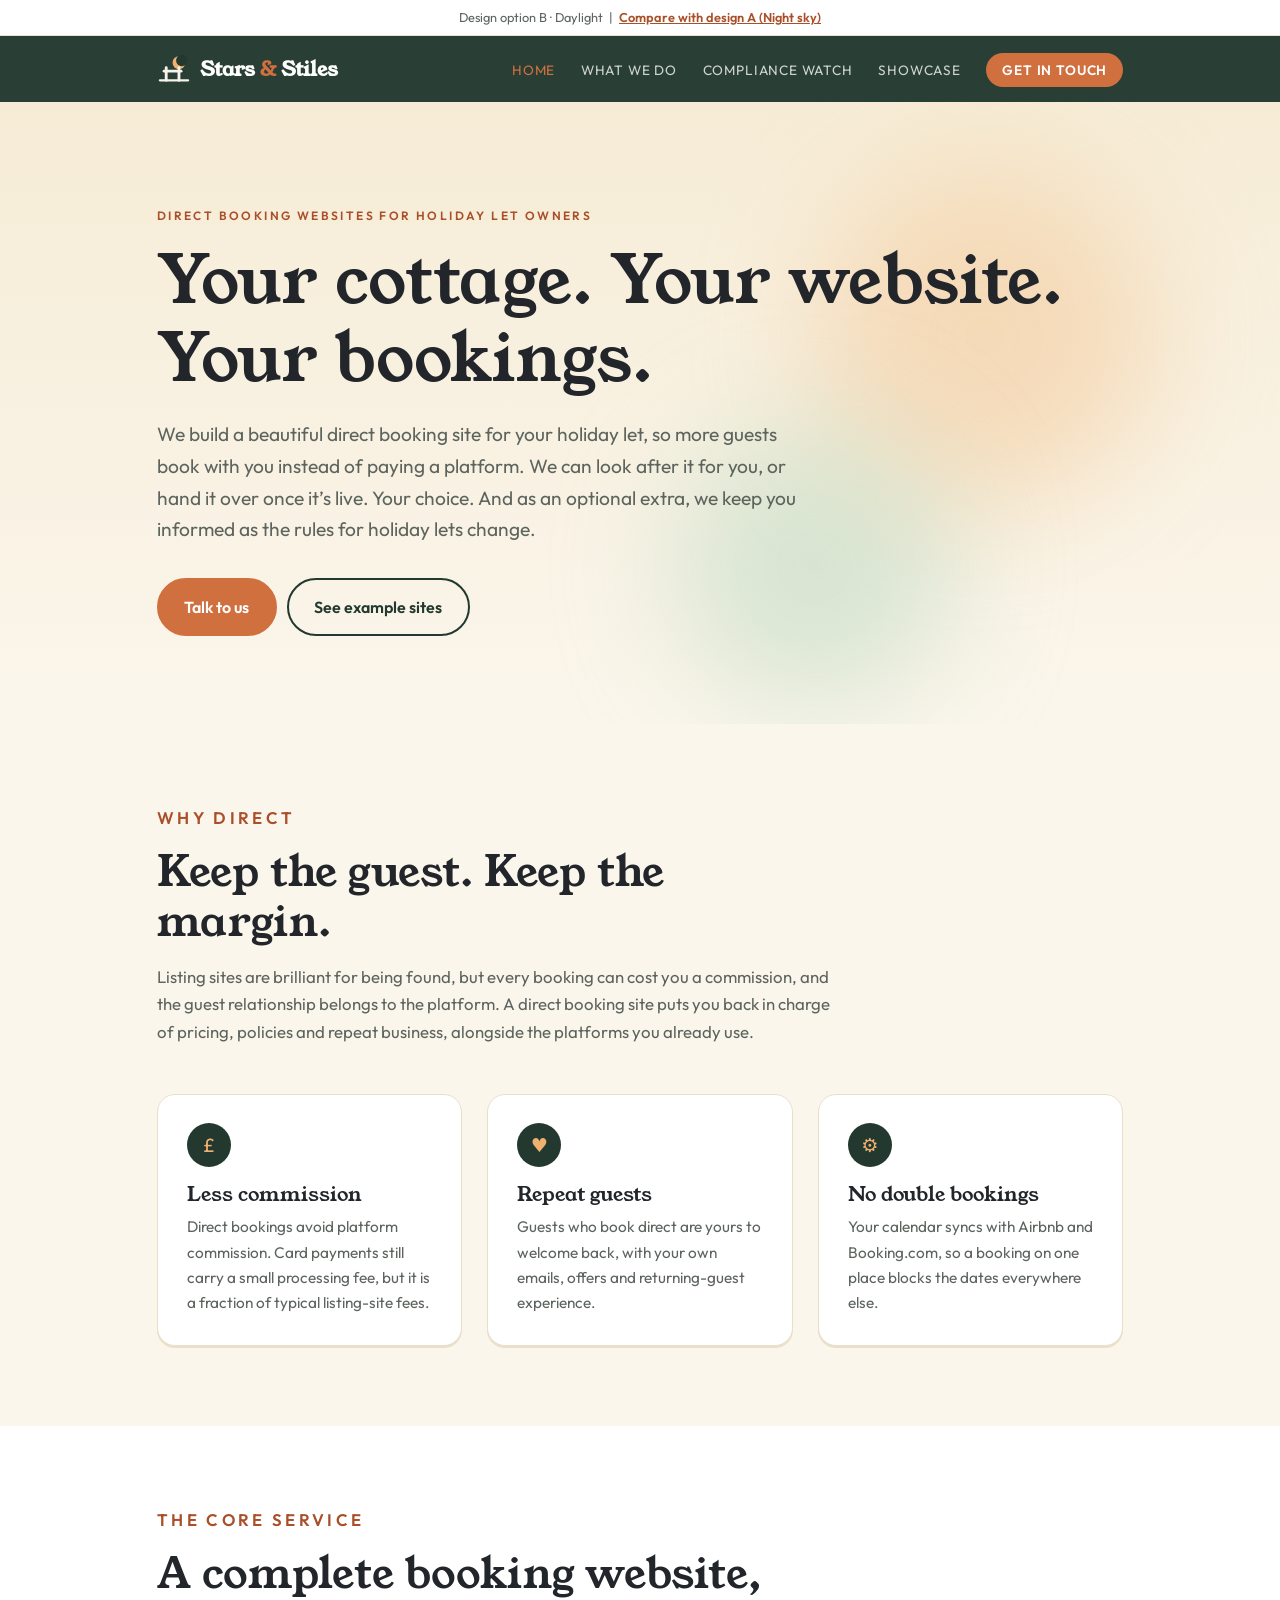
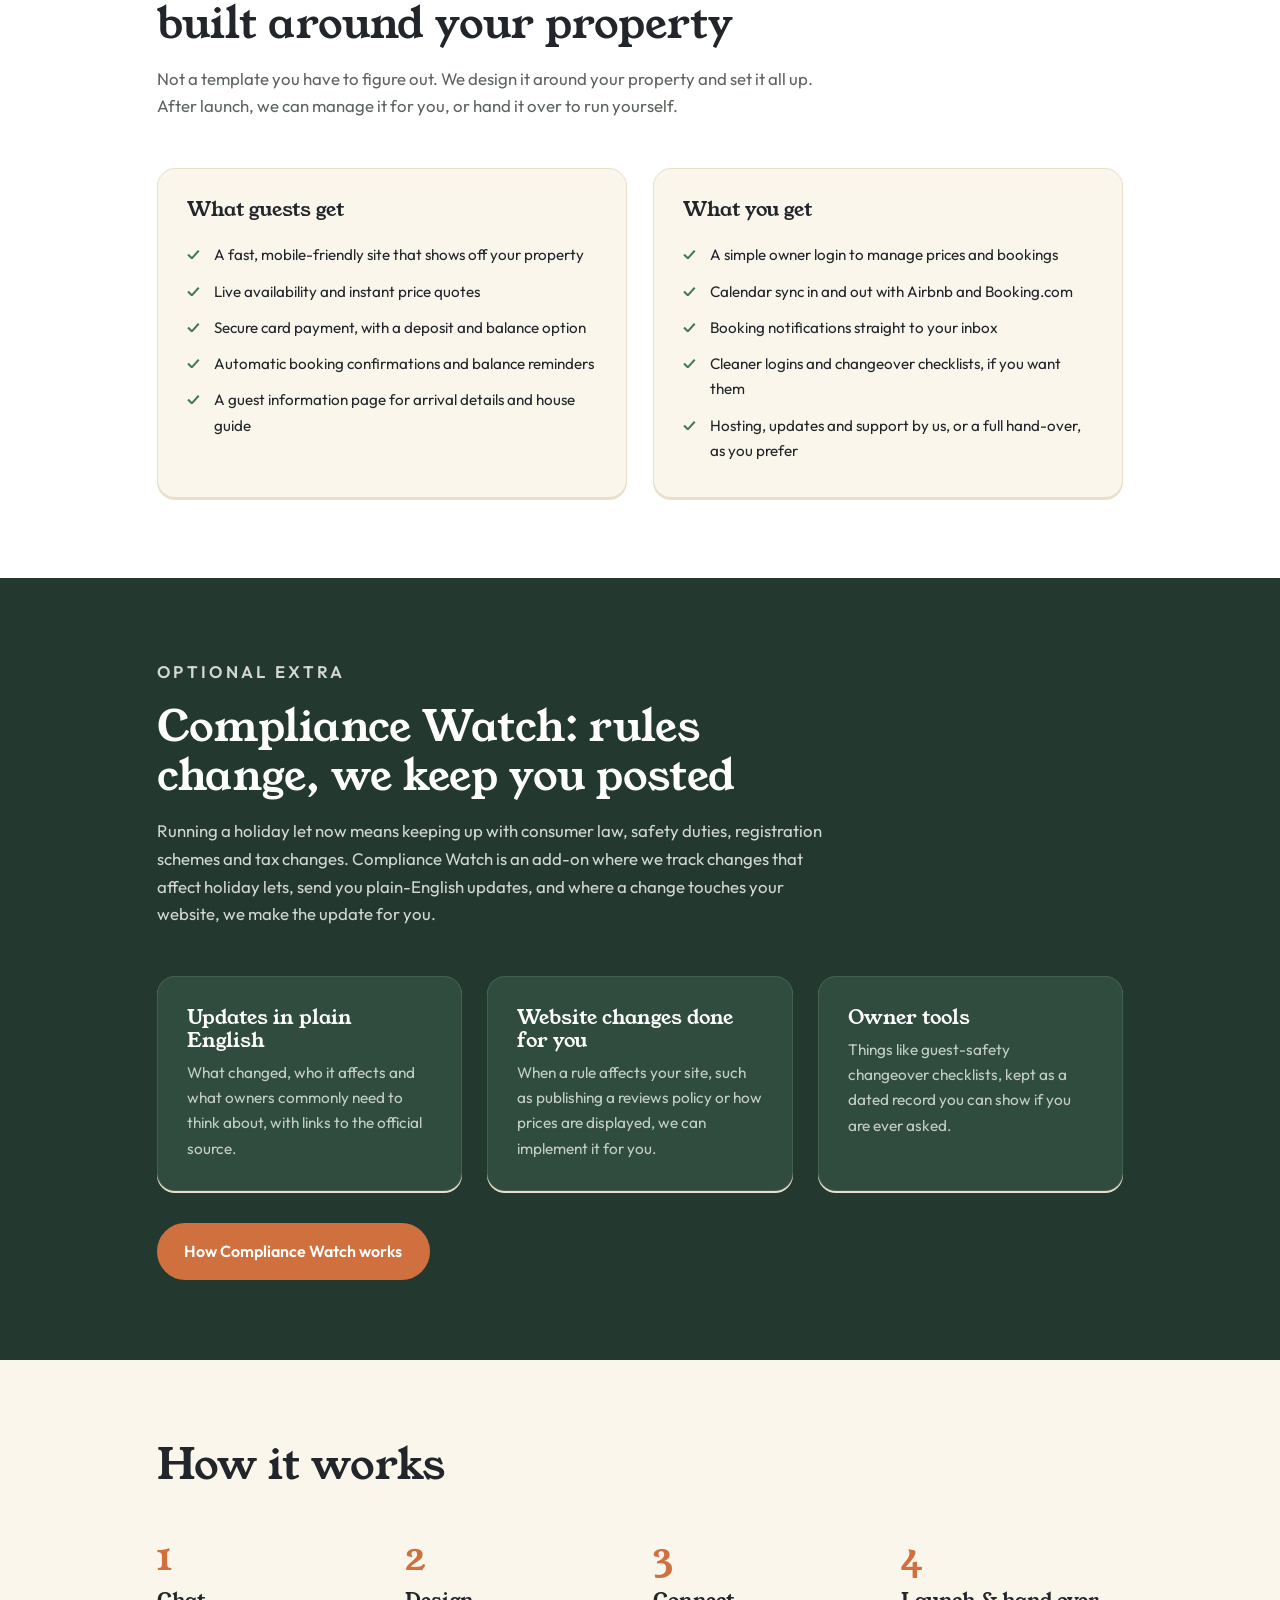
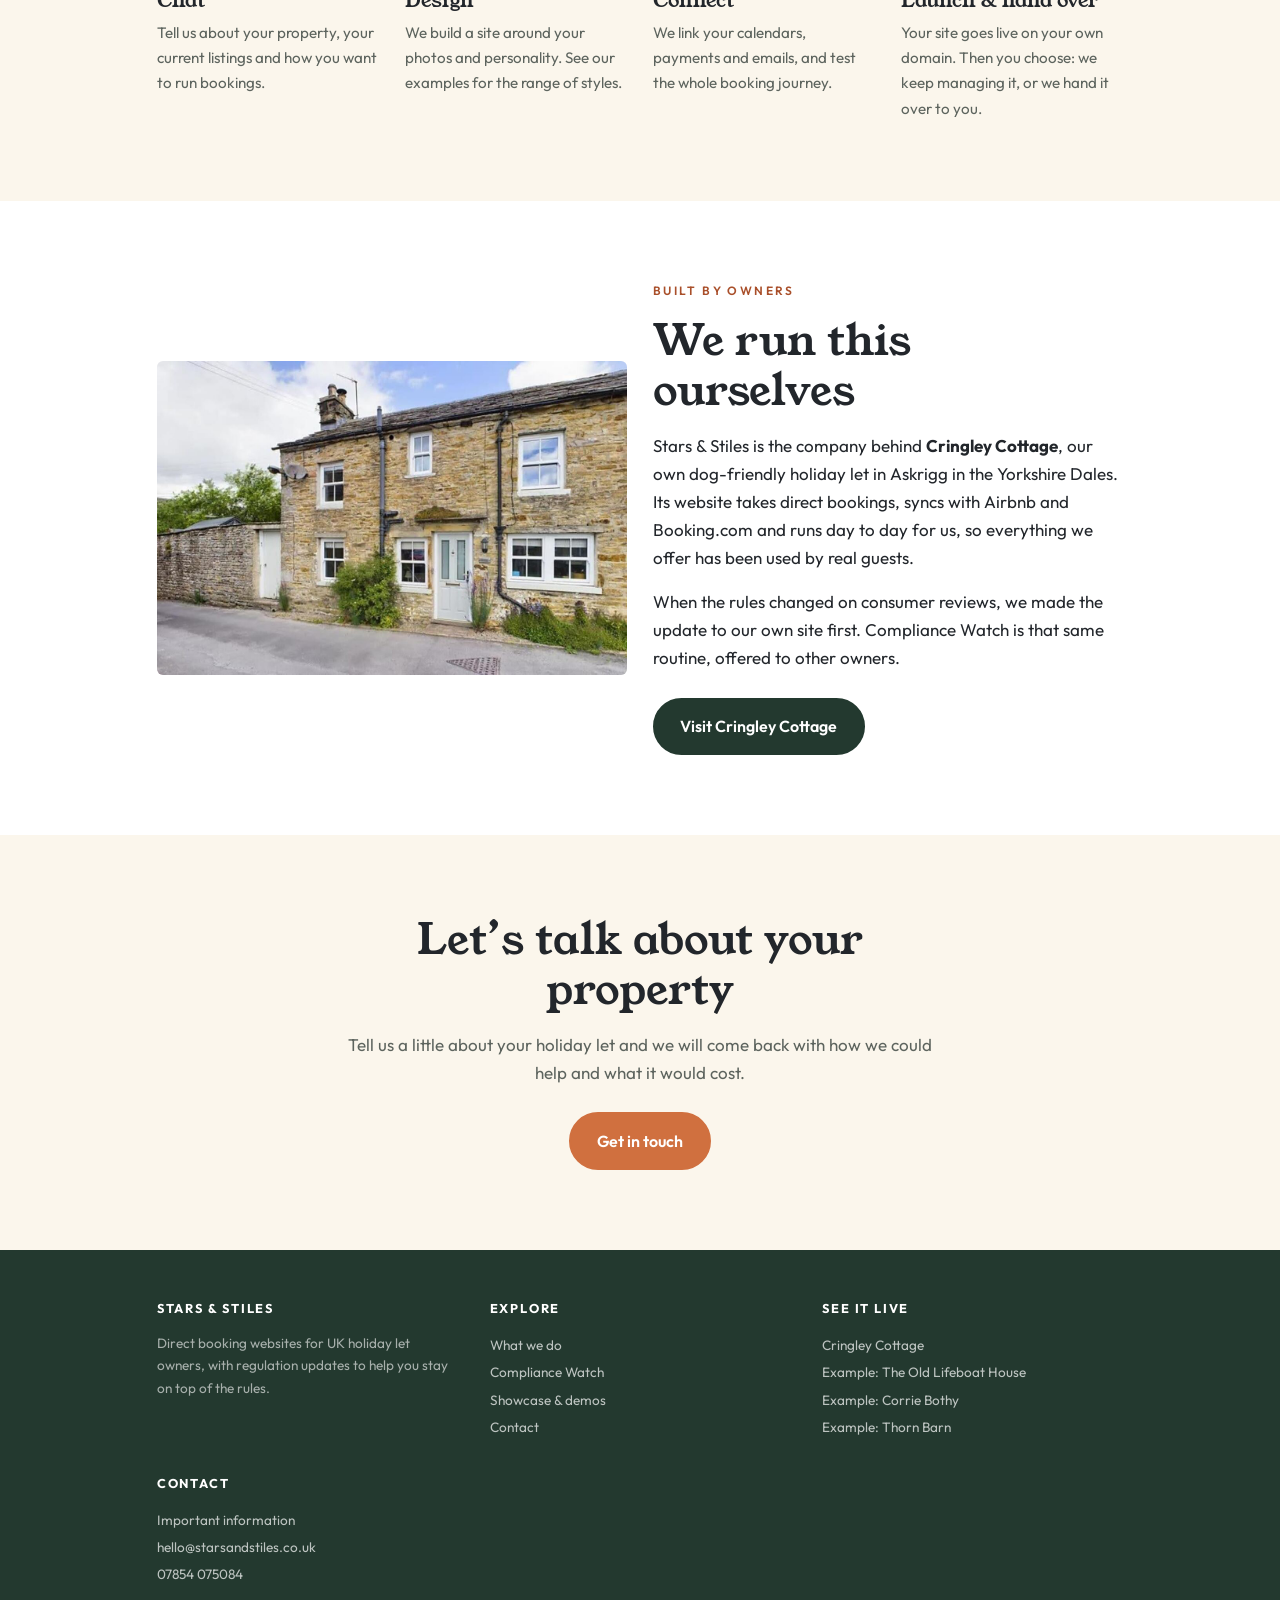
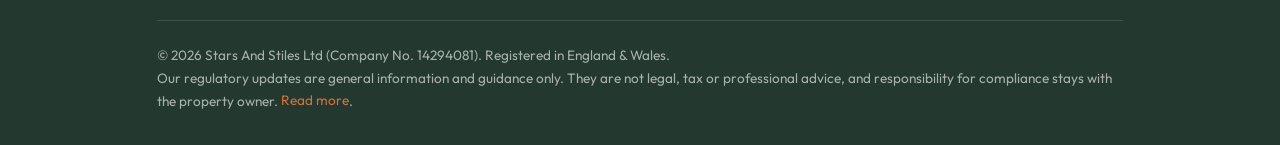
==== commit 280cc3ea: "Contact page: email and phone buttons only Co-Authored-By: Claude Sonnet 5.5 <noreply@anthropic.com>" ====
--- a/v2/index.html
+++ b/v2/index.html
@@ -105,7 +105,7 @@
 <div><h4>Stars &amp; Stiles</h4><p>Direct booking websites for UK holiday let owners, with regulation updates to help you stay on top of the rules.</p></div>
 <div><h4>Explore</h4><a href="services.html">What we do</a><a href="compliance.html">Compliance Watch</a><a href="showcase.html">Showcase &amp; demos</a><a href="contact.html">Contact</a></div>
 <div><h4>See it live</h4><a href="https://www.cringleycottage.com" target="_blank" rel="noopener">Cringley Cottage</a><a href="../demos/seaside/">Example: The Old Lifeboat House</a><a href="../demos/highland/">Example: Corrie Bothy</a><a href="../demos/barn/">Example: Thorn Barn</a></div>
-<div><h4>Legal</h4><a href="disclaimer.html">Important information</a><a href="mailto:hello@starsandstiles.co.uk">hello@starsandstiles.co.uk</a></div>
+<div><h4>Contact</h4><a href="disclaimer.html">Important information</a><a href="mailto:hello@starsandstiles.co.uk">hello@starsandstiles.co.uk</a><a href="tel:+447854075084">07854 075084</a></div>
 </div>
 <div class="fine">&copy; 2026 Stars And Stiles Ltd (Company No. 14294081). Registered in England &amp; Wales.<br>
 Our regulatory updates are general information and guidance only. They are not legal, tax or professional advice, and responsibility for compliance stays with the property owner. <a href="disclaimer.html" style="display:inline;color:var(--gold)">Read more</a>.</div>
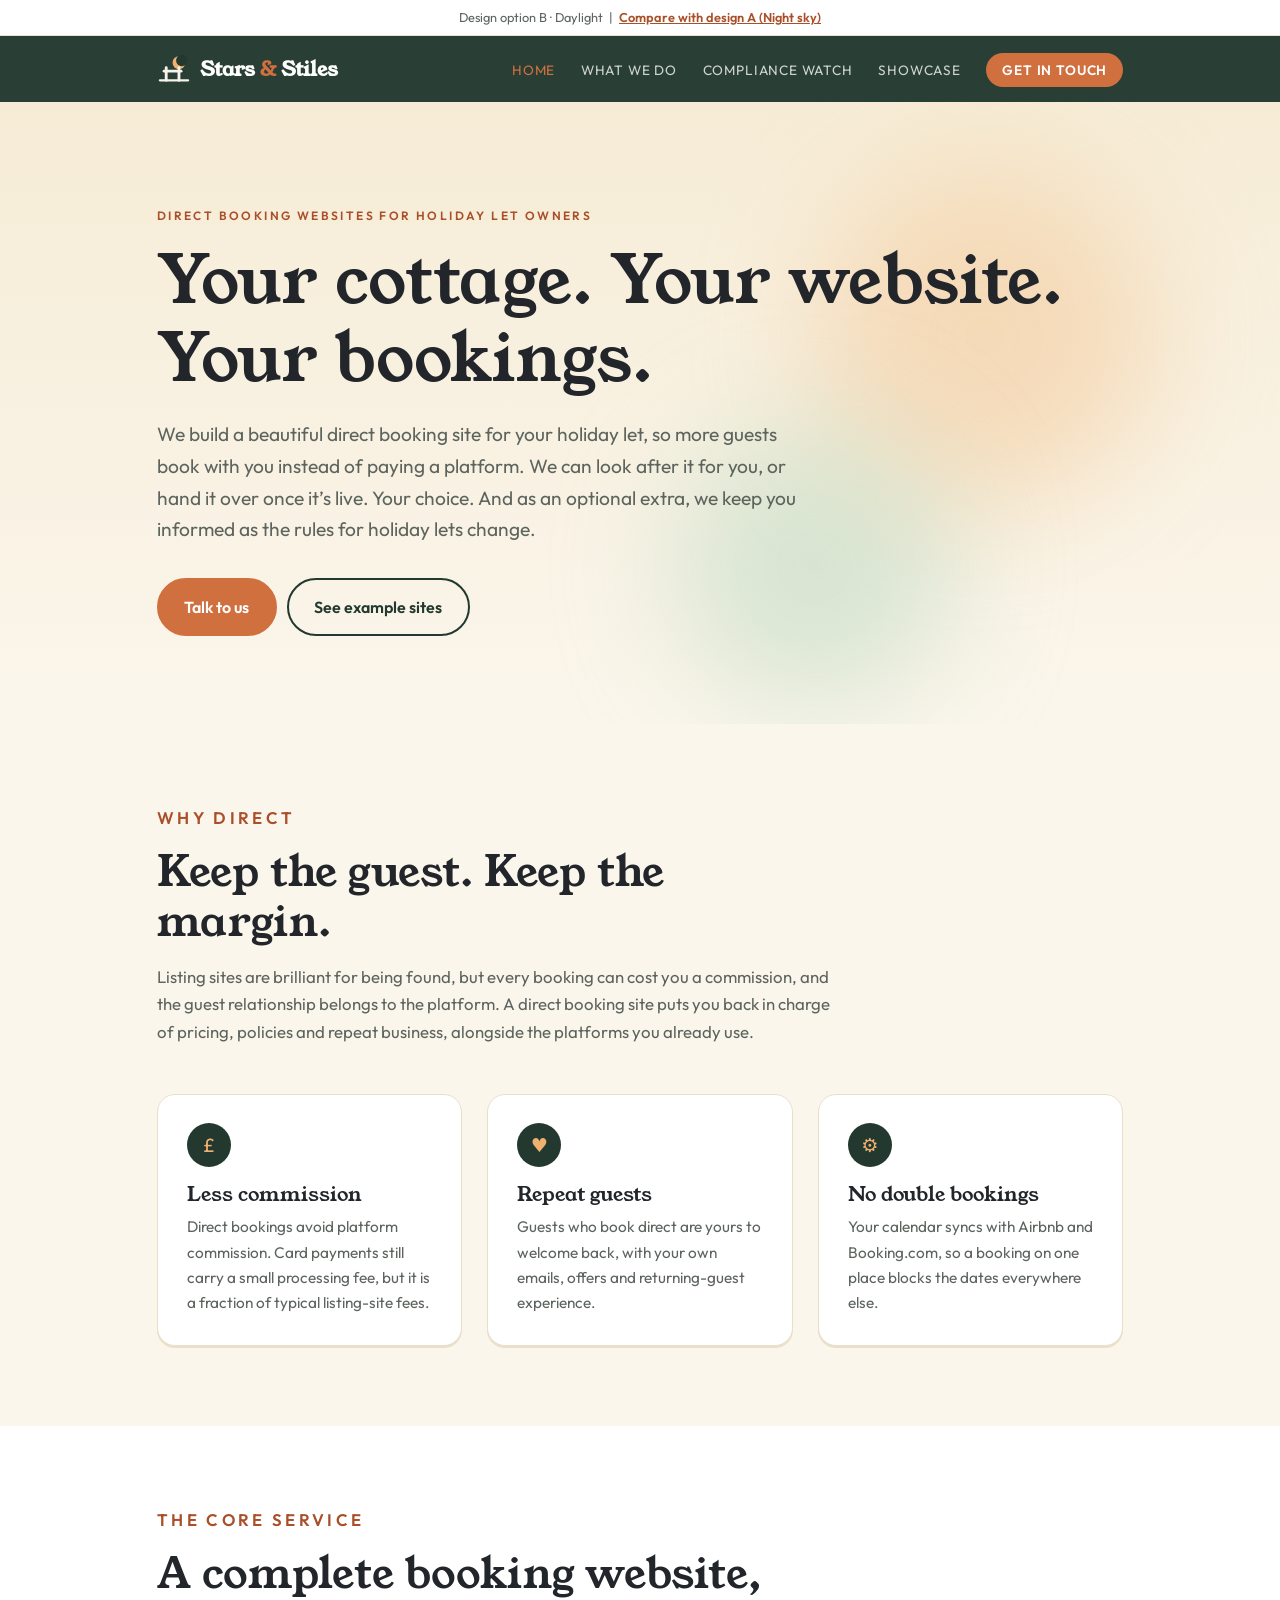
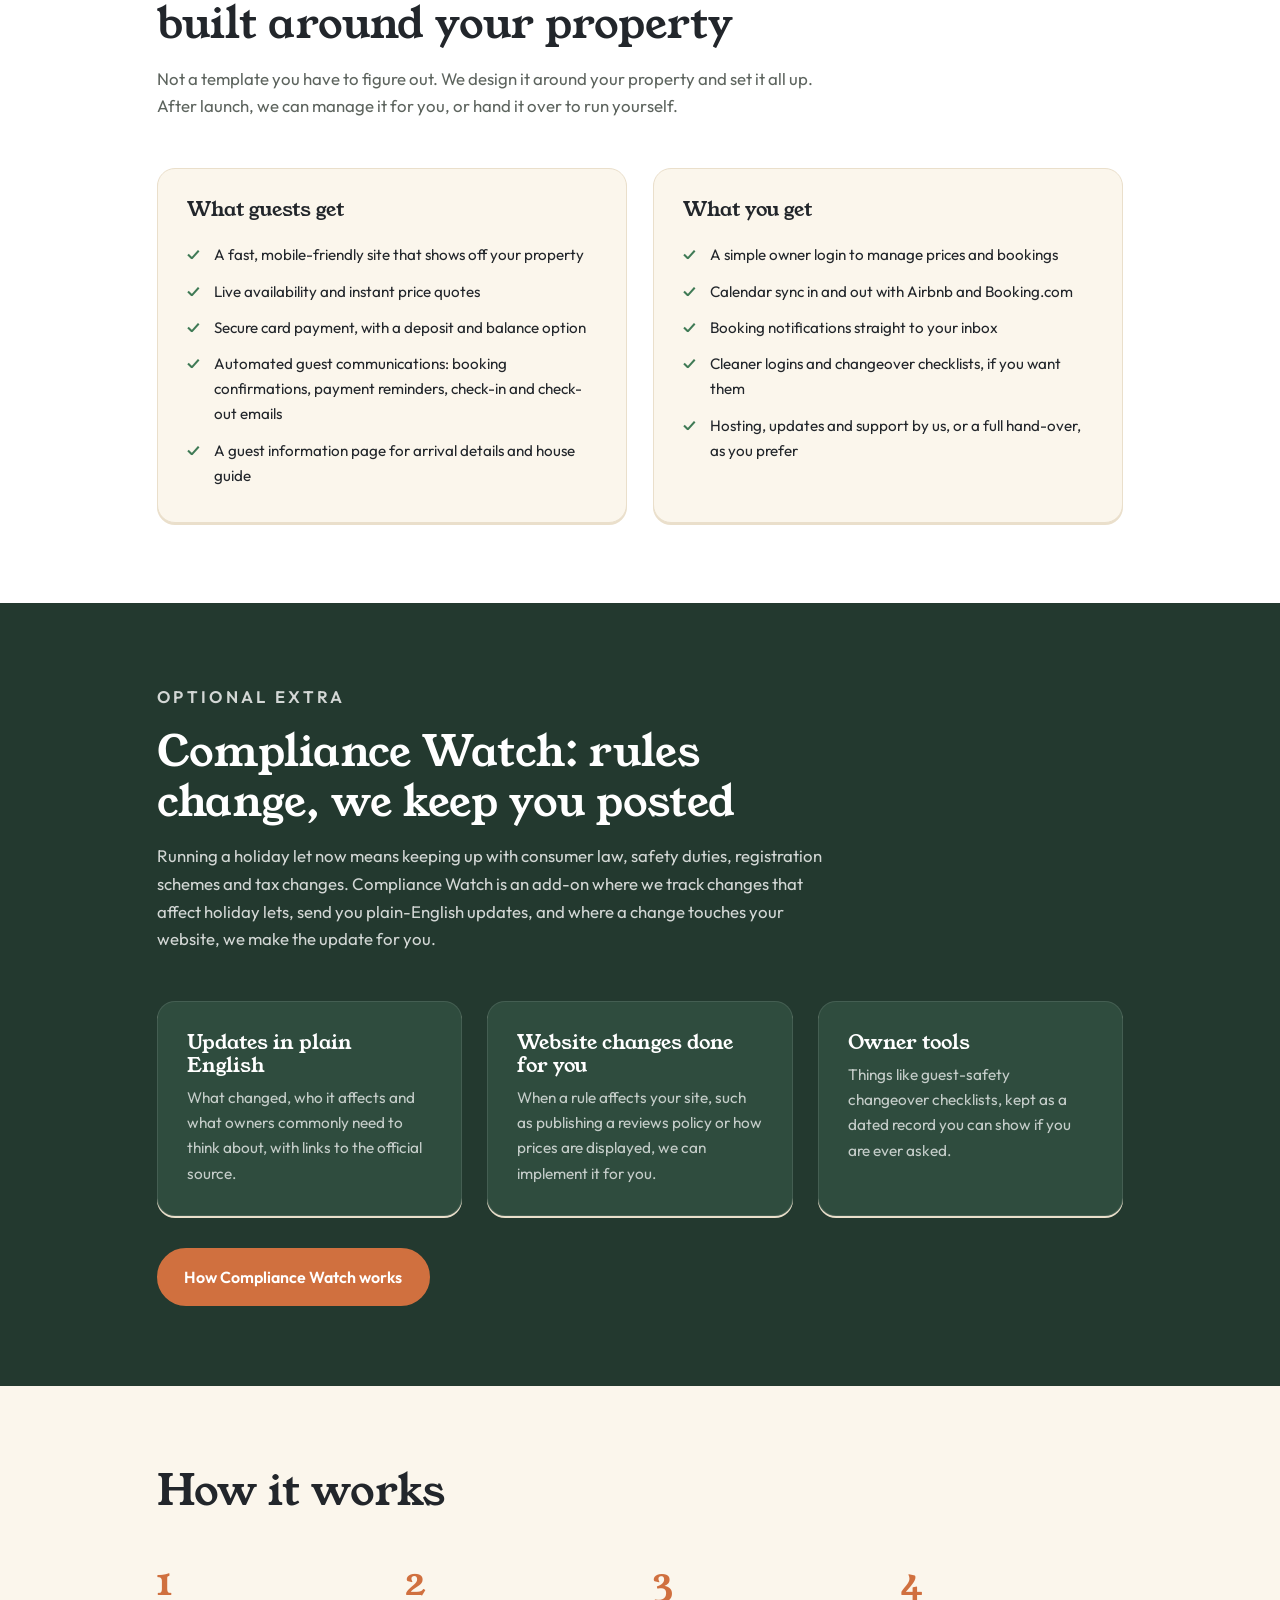
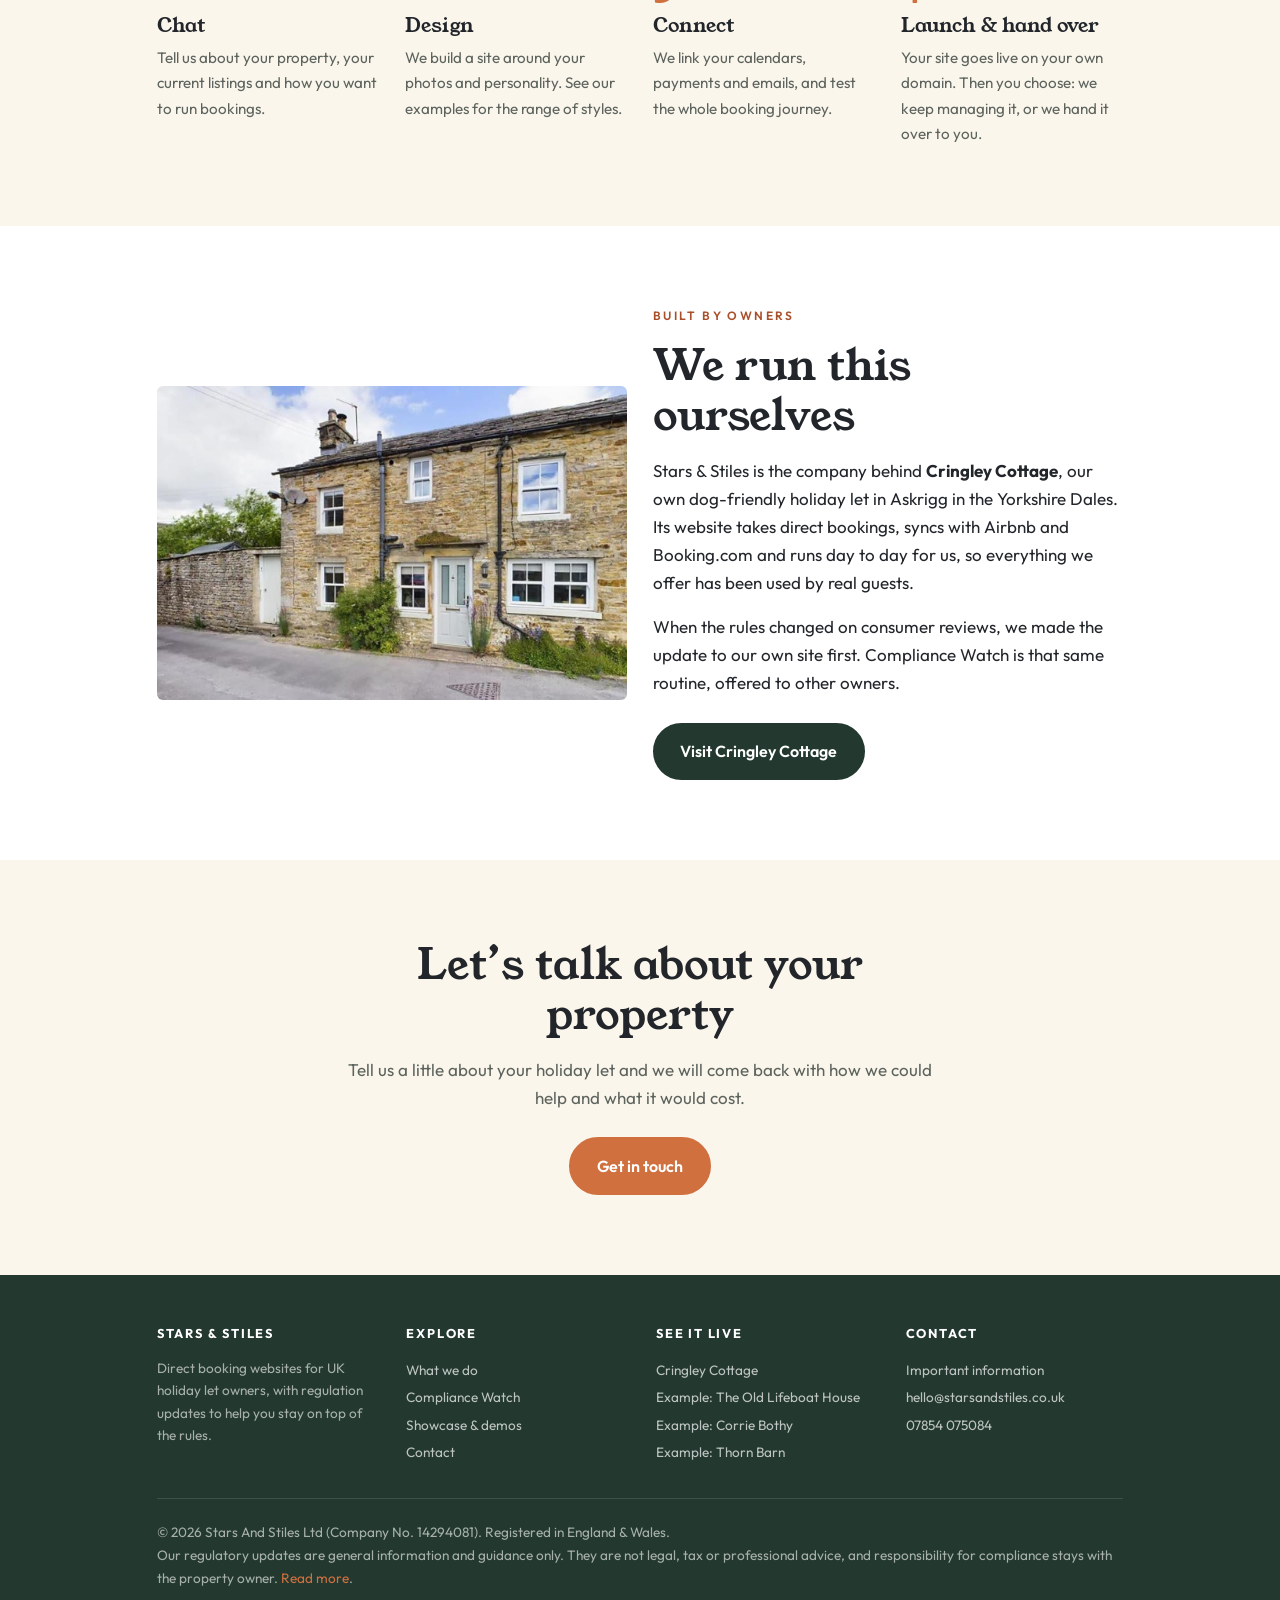
==== commit 48af7ace: "Mention automated guest communications incl. check-in and check-out emails Co-Authored-By: Claude So" ====
--- a/v2/index.html
+++ b/v2/index.html
@@ -55,7 +55,7 @@
 <li>A fast, mobile-friendly site that shows off your property</li>
 <li>Live availability and instant price quotes</li>
 <li>Secure card payment, with a deposit and balance option</li>
-<li>Automatic booking confirmations and balance reminders</li>
+<li>Automated guest communications: booking confirmations, payment reminders, check-in and check-out emails</li>
 <li>A guest information page for arrival details and house guide</li></ul></div>
 <div class="card"><h3>What you get</h3><ul class="ticks">
 <li>A simple owner login to manage prices and bookings</li>
--- a/style.css
+++ b/style.css
@@ -143,3 +143,7 @@
 .show .thumb img{position:absolute;inset:0;width:100%;height:100%;object-fit:cover;transition:transform .7s ease}
 .show:hover .thumb img{transform:scale(1.07)}
 .show .thumb .live{z-index:2}
+
+/* wide featured card + footer columns */
+@media(min-width:800px){.show.wide{flex-direction:row}.show.wide .thumb{flex:1.4;aspect-ratio:auto;min-height:360px}.show.wide .body{flex:1;justify-content:center;padding:2rem 2.2rem}.show.wide .body h3{font-size:1.6rem}.show.wide .body p{font-size:1rem}}
+footer.site .cols{grid-template-columns:repeat(auto-fit,minmax(190px,1fr))}
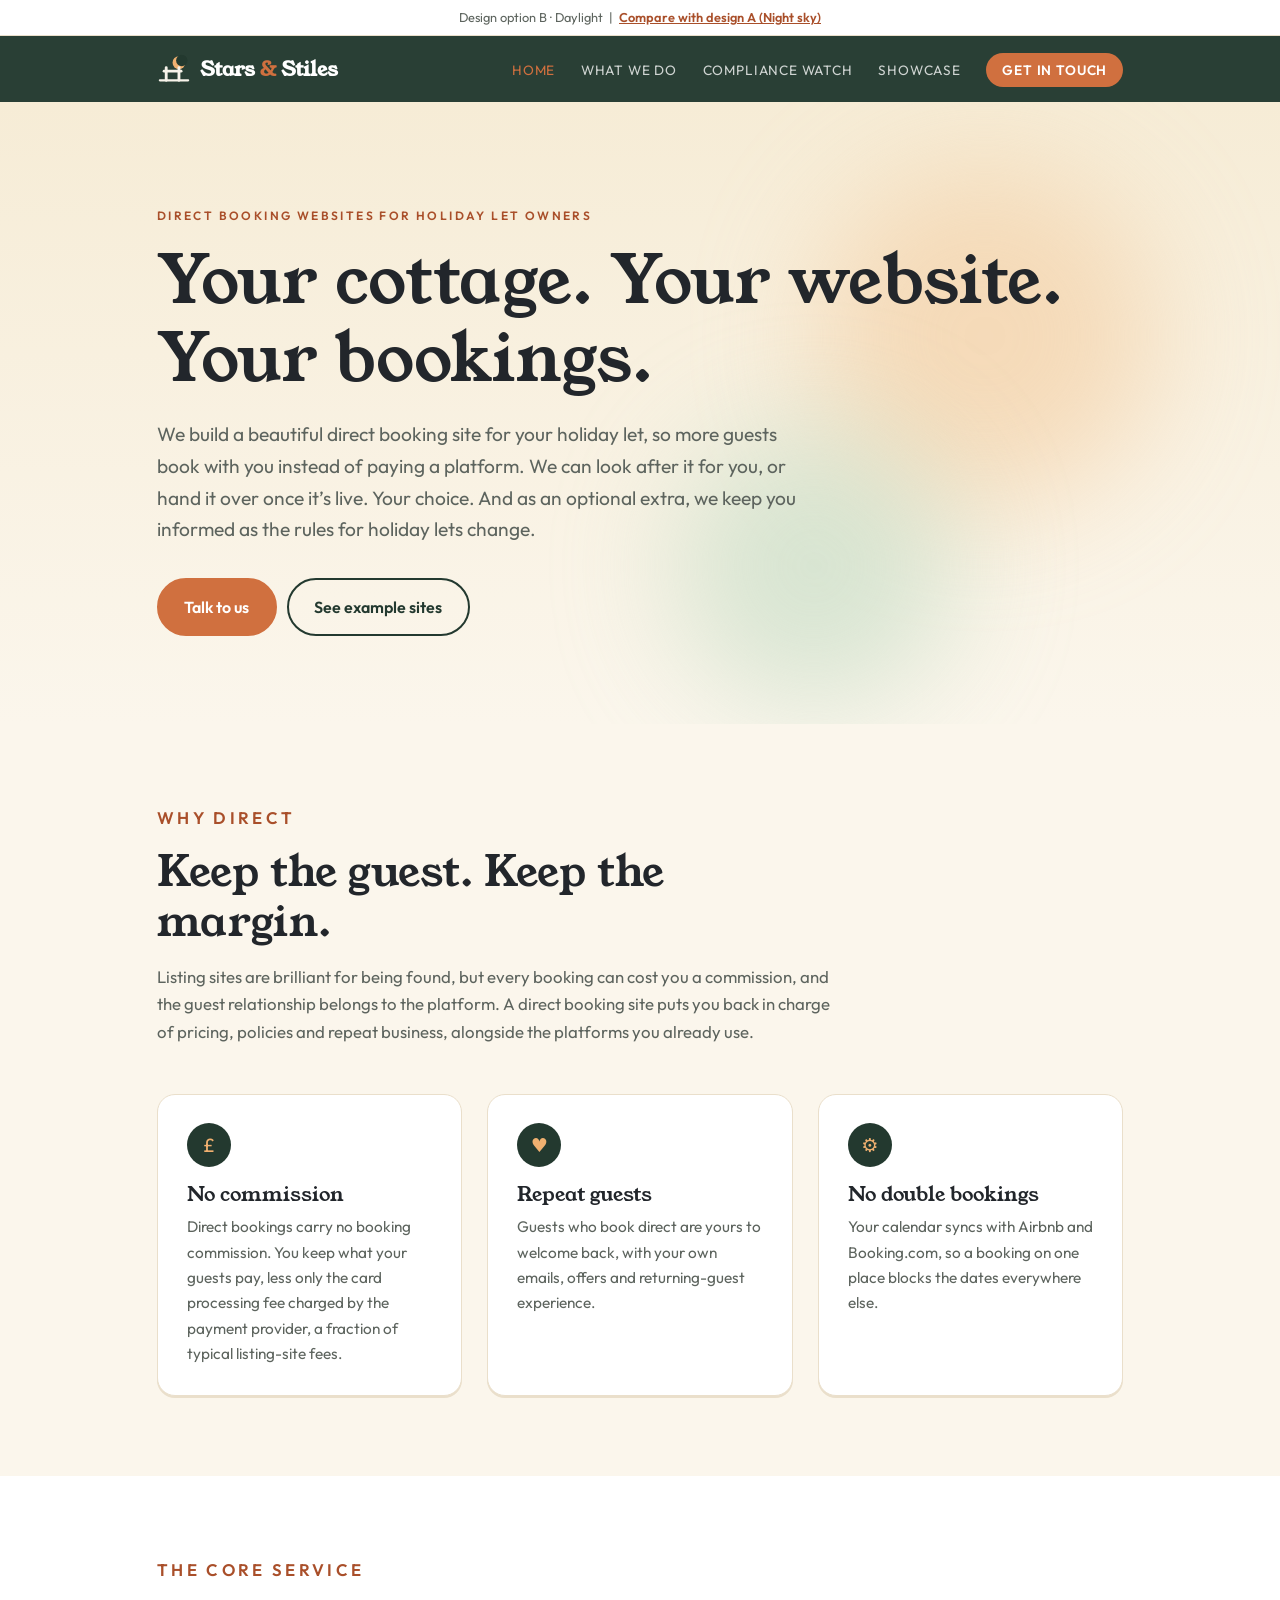
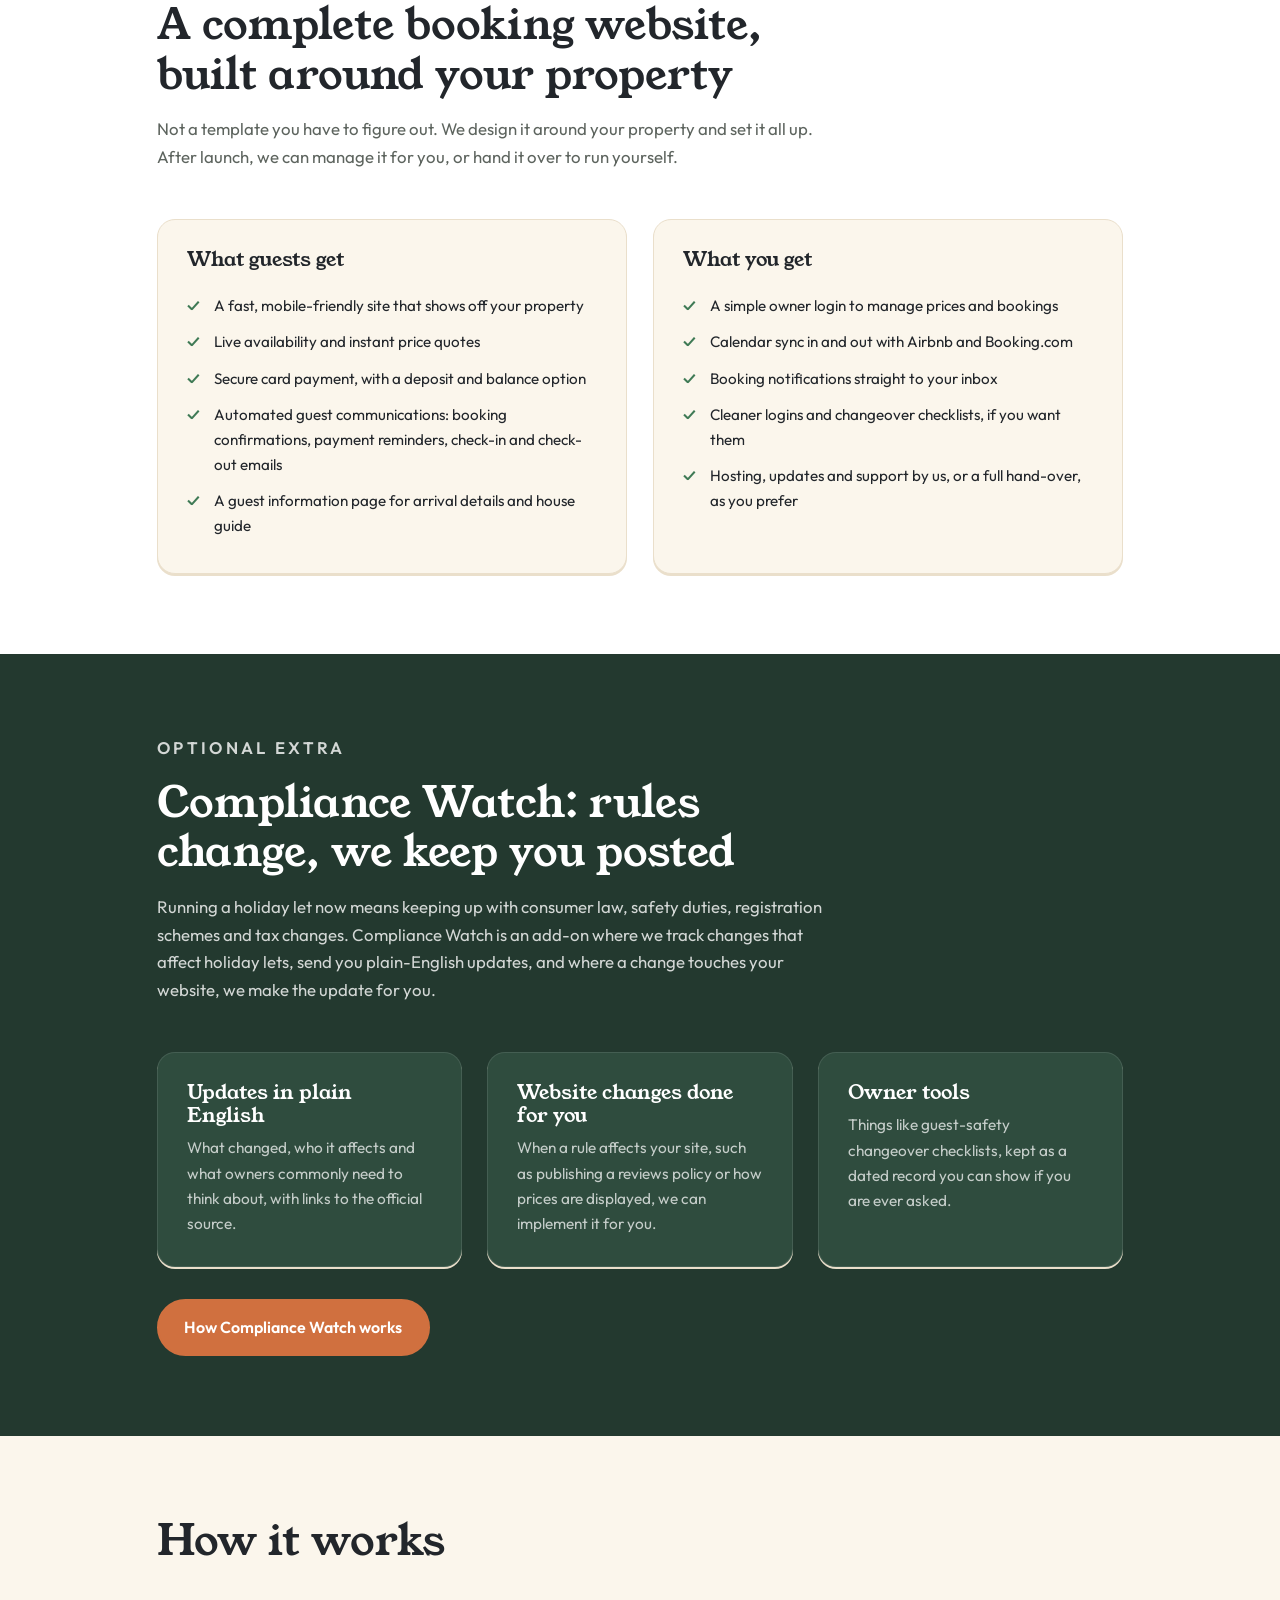
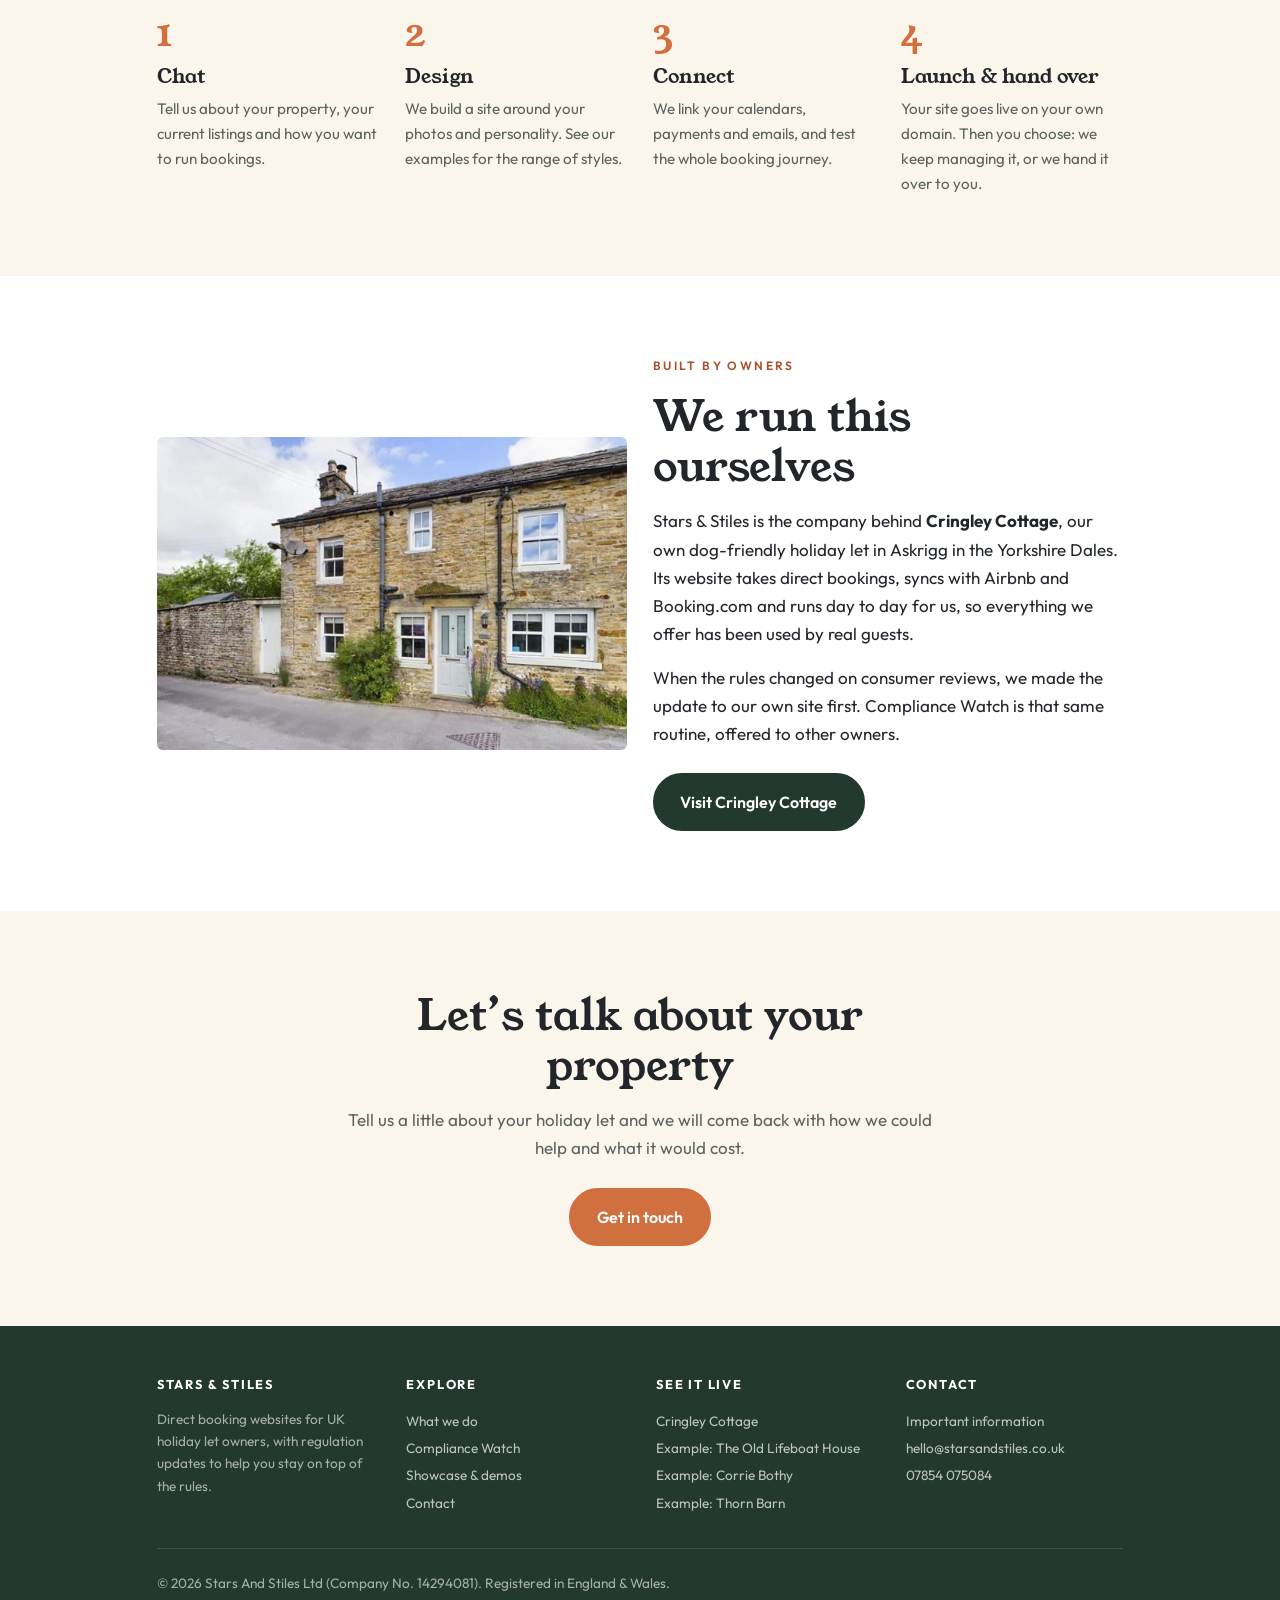
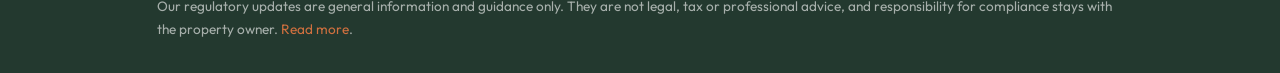
==== commit b59c86a8: "Say no commission on direct bookings Co-Authored-By: Claude Sonnet 5.5 <noreply@anthropic.com> Claud" ====
--- a/v2/index.html
+++ b/v2/index.html
@@ -41,7 +41,7 @@
 <h2>Keep the guest. Keep the margin.</h2>
 <p>Listing sites are brilliant for being found, but every booking can cost you a commission, and the guest relationship belongs to the platform. A direct booking site puts you back in charge of pricing, policies and repeat business, alongside the platforms you already use.</p></div>
 <div class="grid g3">
-<div class="card"><div class="icon">£</div><h3>Less commission</h3><p>Direct bookings avoid platform commission. Card payments still carry a small processing fee, but it is a fraction of typical listing-site fees.</p></div>
+<div class="card"><div class="icon">£</div><h3>No commission</h3><p>Direct bookings carry no booking commission. You keep what your guests pay, less only the card processing fee charged by the payment provider, a fraction of typical listing-site fees.</p></div>
 <div class="card"><div class="icon">♥</div><h3>Repeat guests</h3><p>Guests who book direct are yours to welcome back, with your own emails, offers and returning-guest experience.</p></div>
 <div class="card"><div class="icon">⚙</div><h3>No double bookings</h3><p>Your calendar syncs with Airbnb and Booking.com, so a booking on one place blocks the dates everywhere else.</p></div>
 </div></div></section>
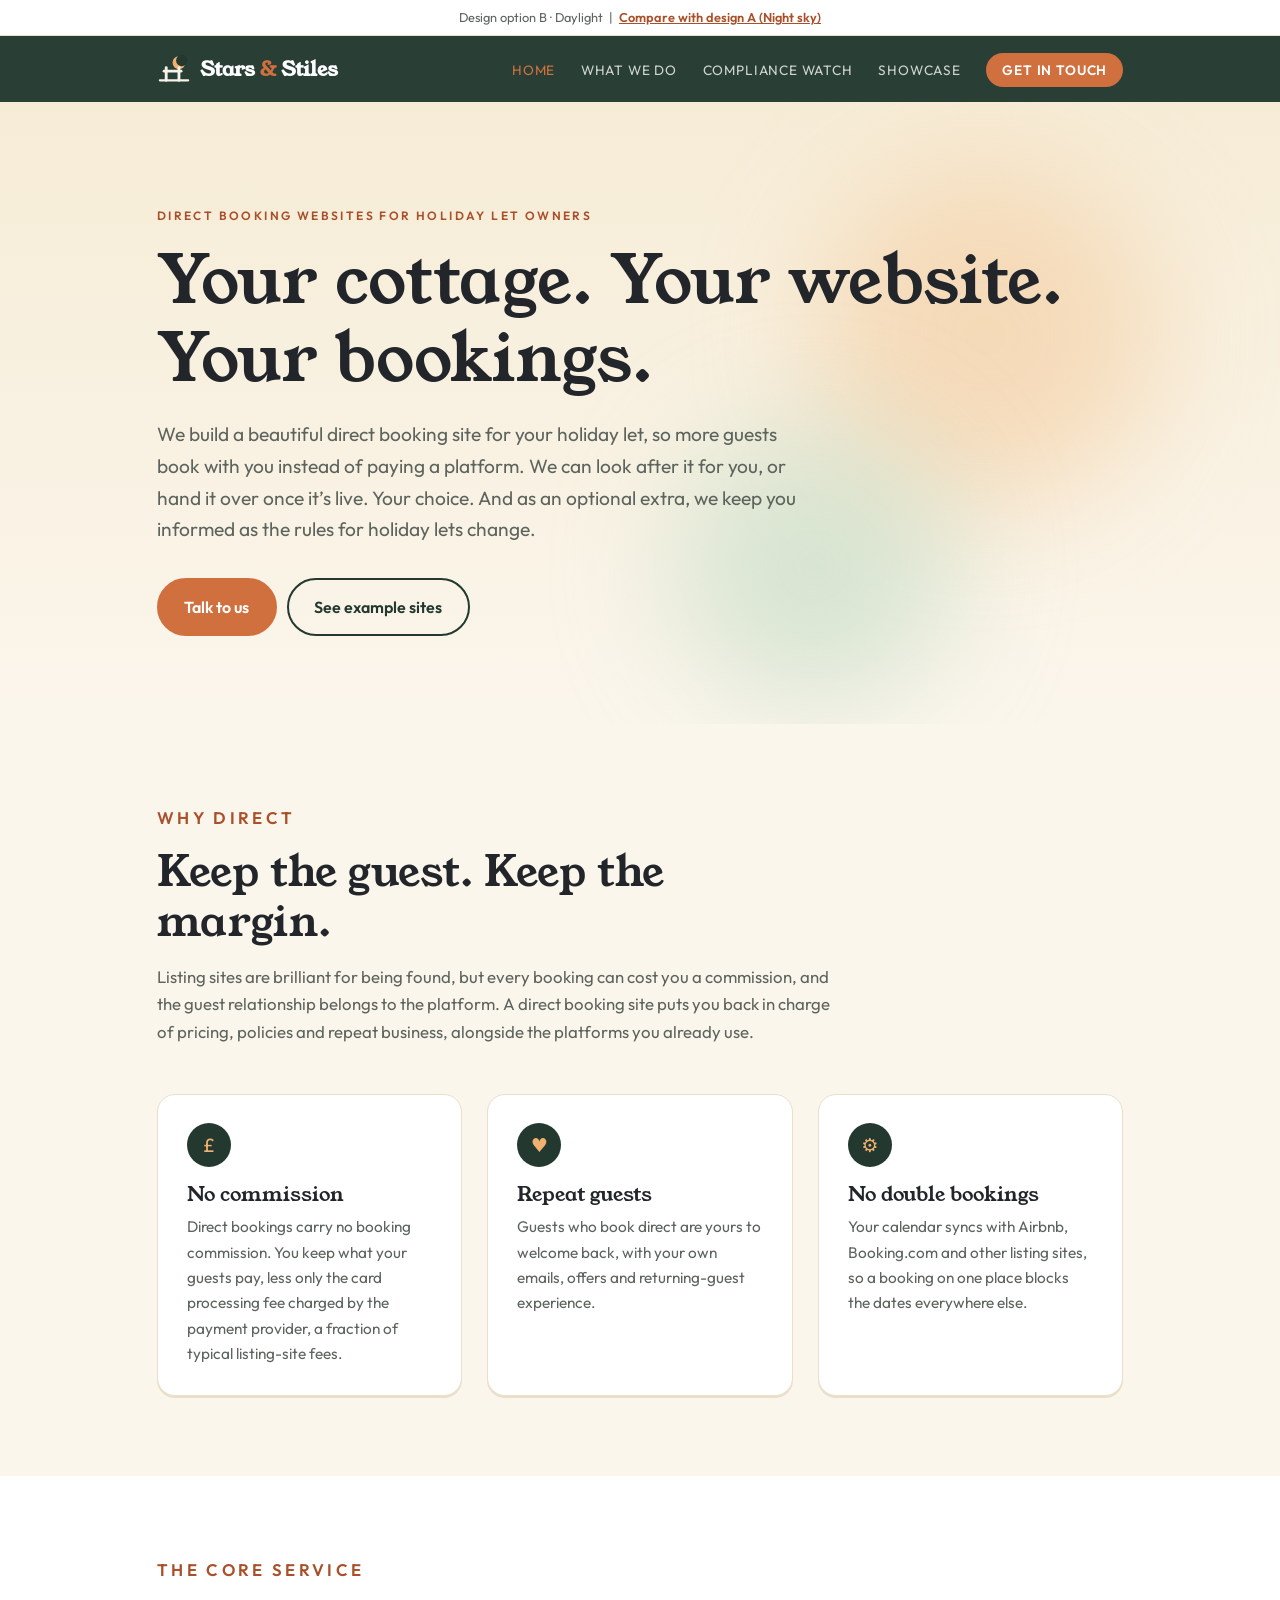
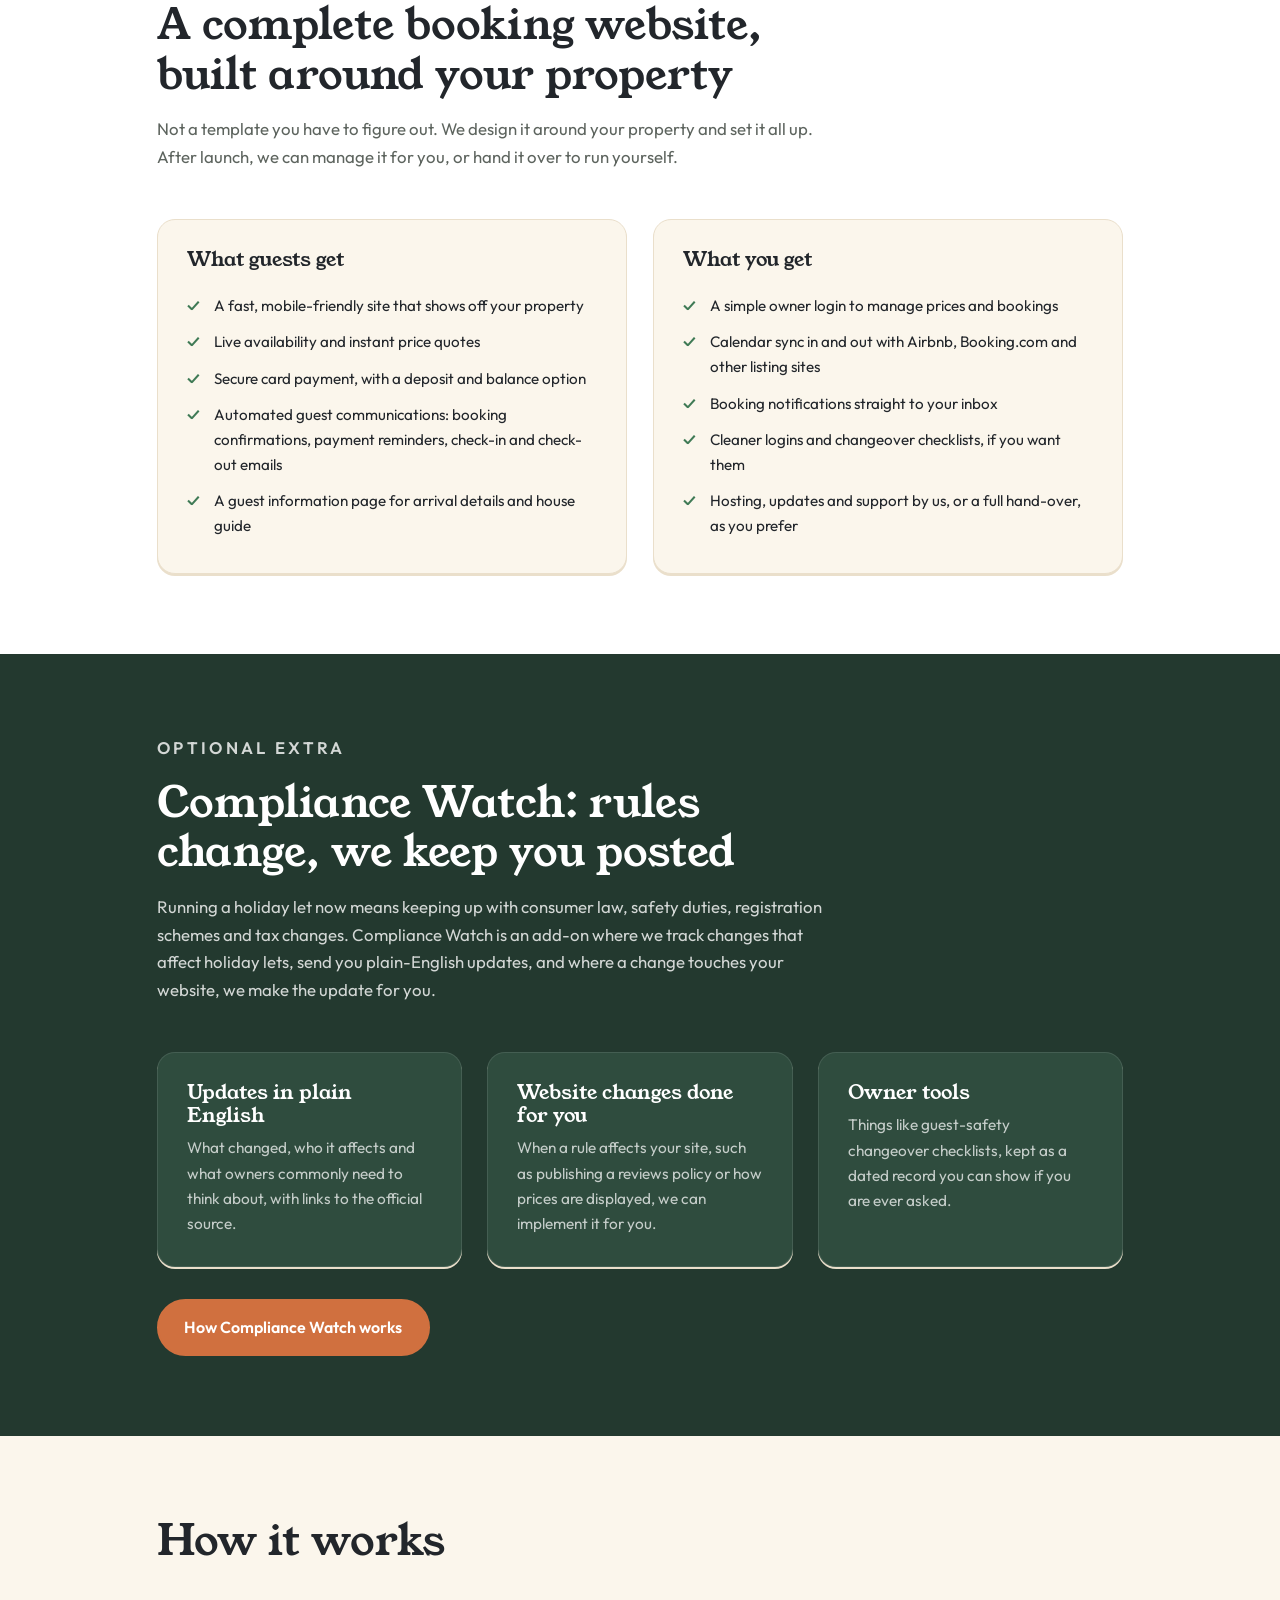
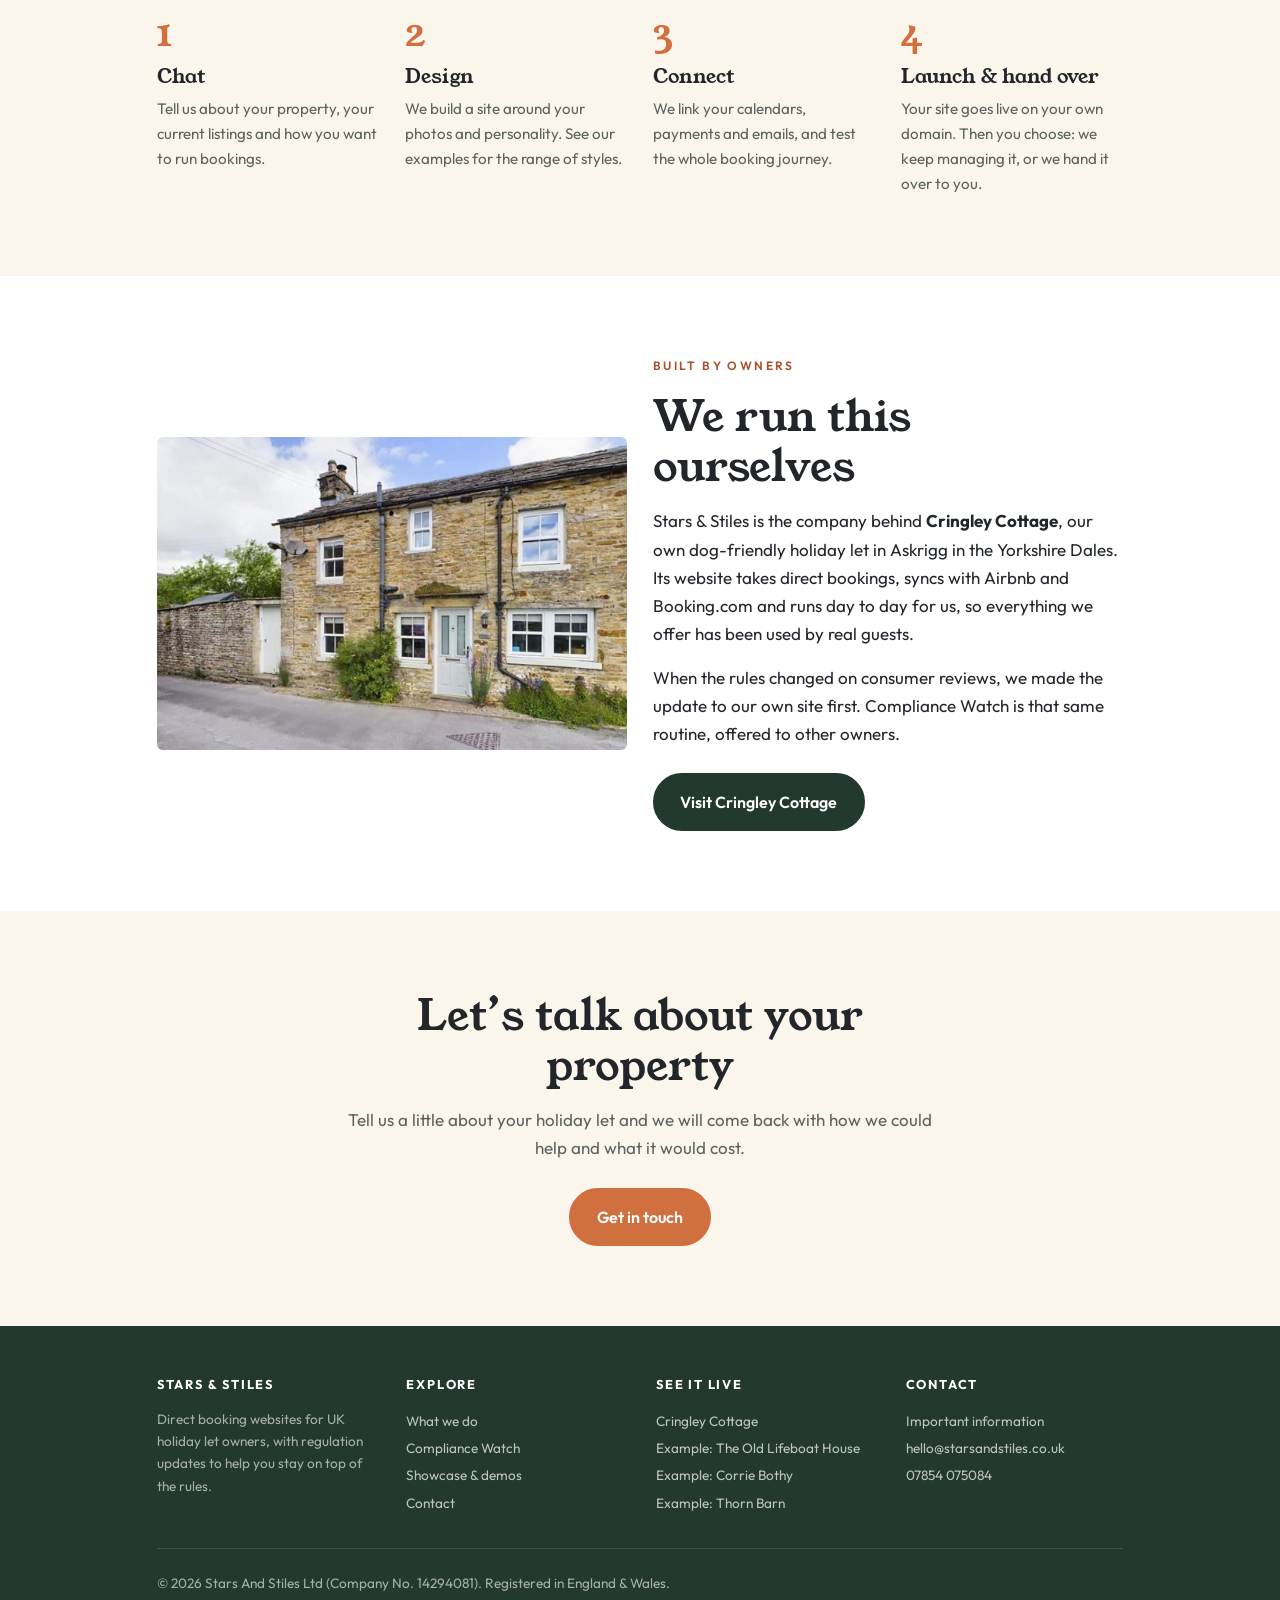
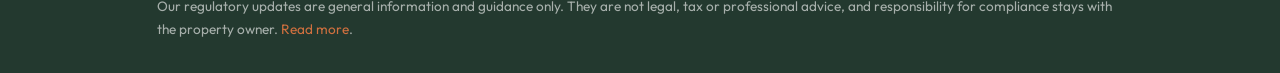
==== commit 68b55faf: "Calendar sync works with other listing sites too Co-Authored-By: Claude Sonnet 5.5 <noreply@anthropi" ====
--- a/v2/index.html
+++ b/v2/index.html
@@ -43,7 +43,7 @@
 <div class="grid g3">
 <div class="card"><div class="icon">£</div><h3>No commission</h3><p>Direct bookings carry no booking commission. You keep what your guests pay, less only the card processing fee charged by the payment provider, a fraction of typical listing-site fees.</p></div>
 <div class="card"><div class="icon">♥</div><h3>Repeat guests</h3><p>Guests who book direct are yours to welcome back, with your own emails, offers and returning-guest experience.</p></div>
-<div class="card"><div class="icon">⚙</div><h3>No double bookings</h3><p>Your calendar syncs with Airbnb and Booking.com, so a booking on one place blocks the dates everywhere else.</p></div>
+<div class="card"><div class="icon">⚙</div><h3>No double bookings</h3><p>Your calendar syncs with Airbnb, Booking.com and other listing sites, so a booking on one place blocks the dates everywhere else.</p></div>
 </div></div></section>
 
 <section class="block alt"><div class="wrap">
@@ -59,7 +59,7 @@
 <li>A guest information page for arrival details and house guide</li></ul></div>
 <div class="card"><h3>What you get</h3><ul class="ticks">
 <li>A simple owner login to manage prices and bookings</li>
-<li>Calendar sync in and out with Airbnb and Booking.com</li>
+<li>Calendar sync in and out with Airbnb, Booking.com and other listing sites</li>
 <li>Booking notifications straight to your inbox</li>
 <li>Cleaner logins and changeover checklists, if you want them</li>
 <li>Hosting, updates and support by us, or a full hand-over, as you prefer</li></ul></div>
